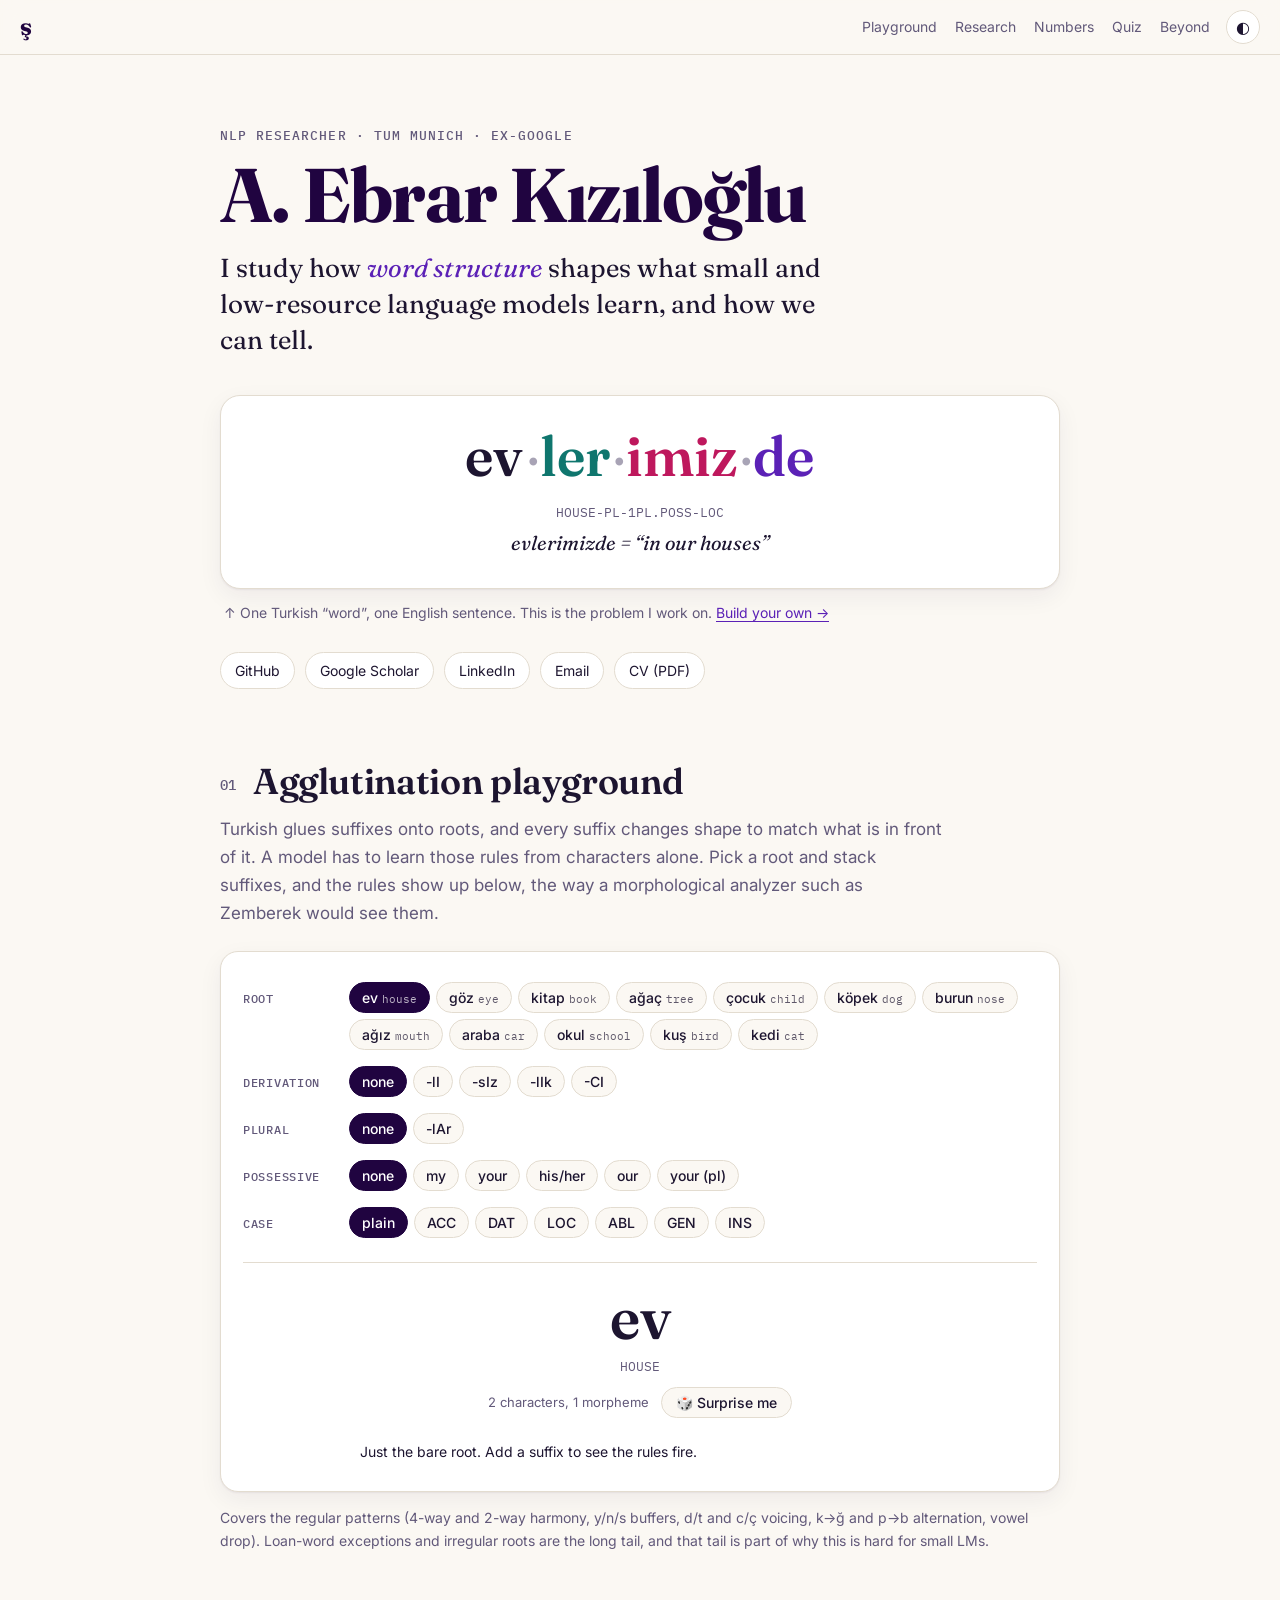
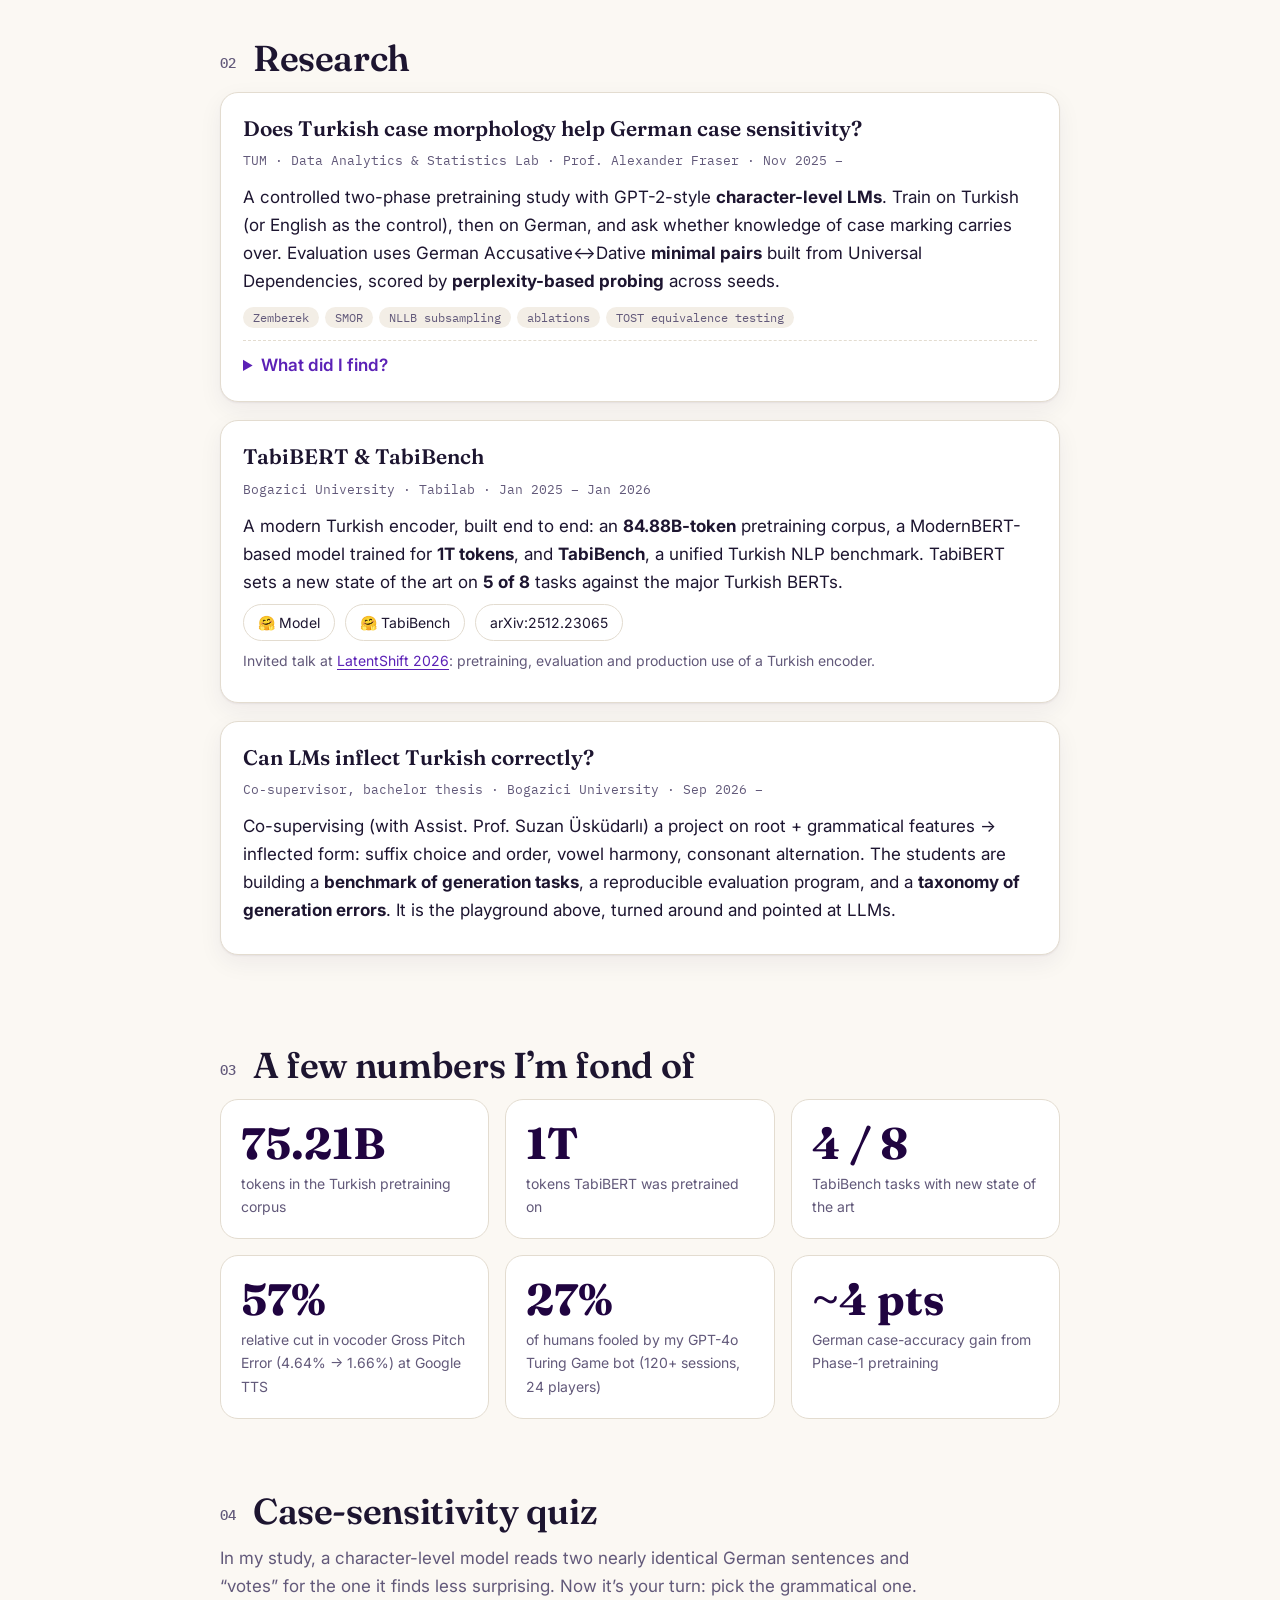
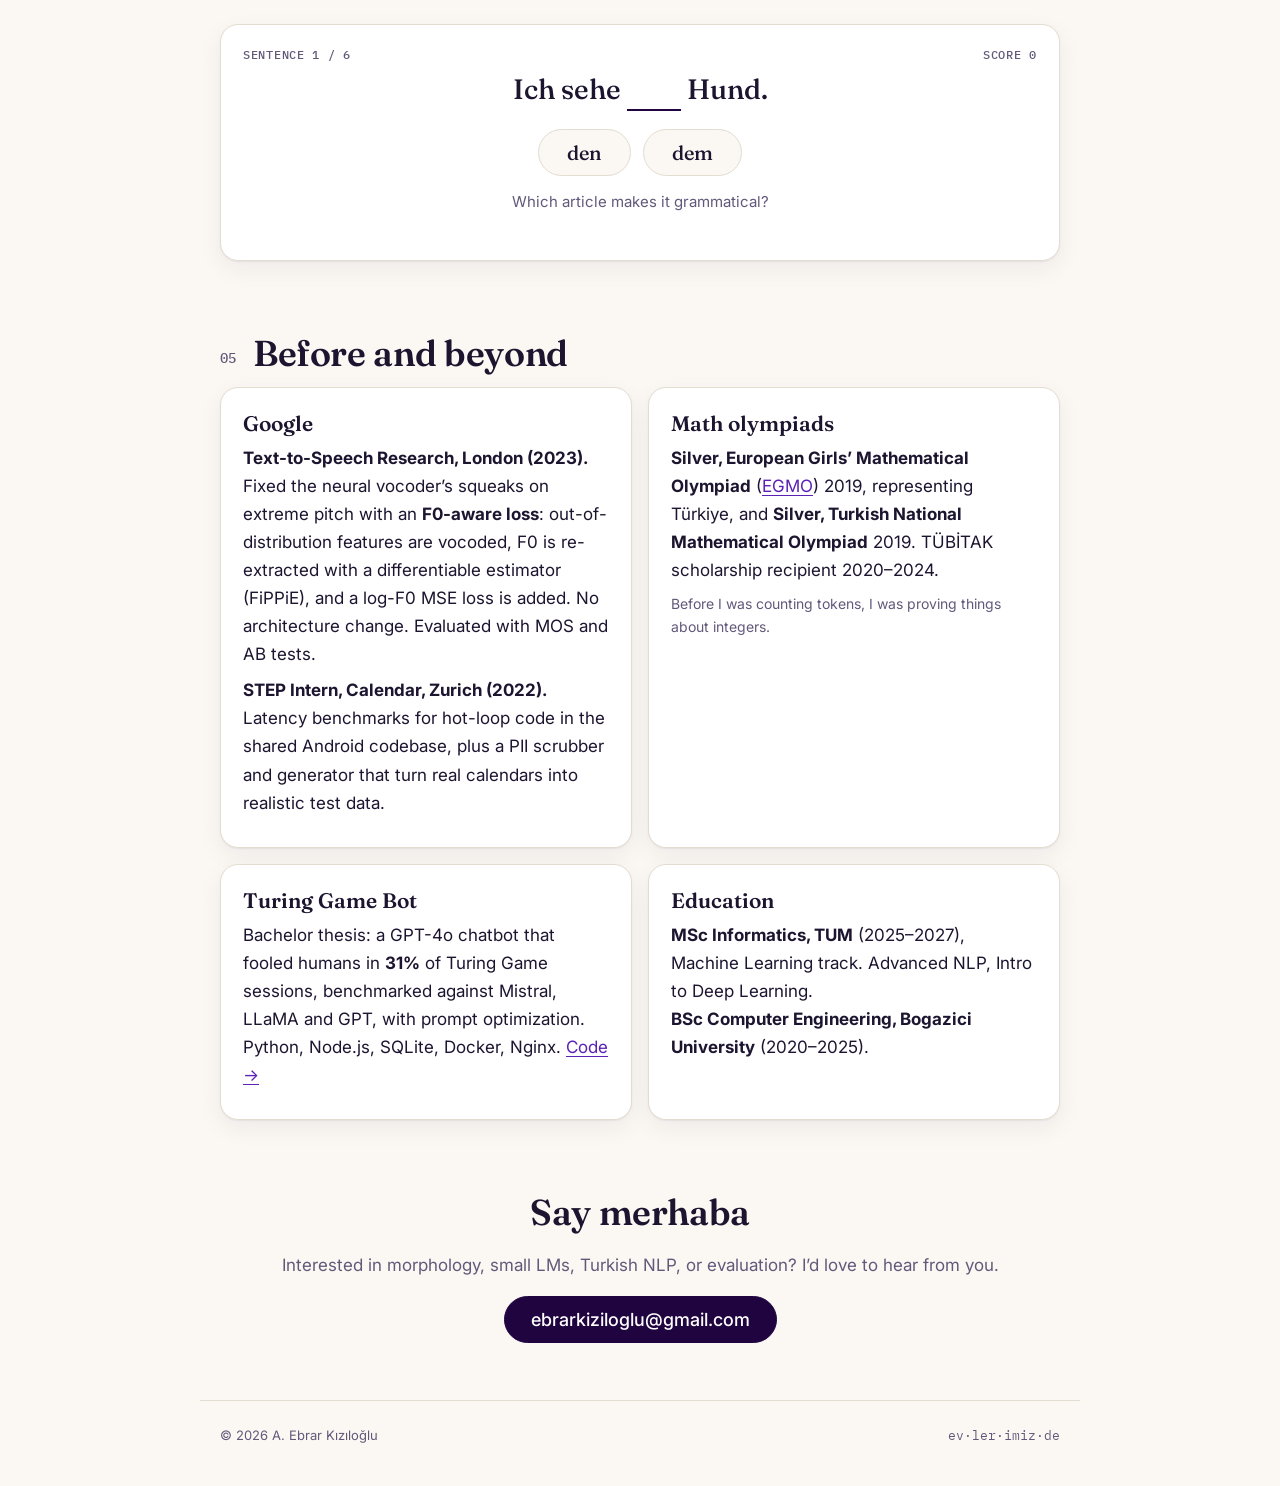
==== index.html @ 649d5bf0 "Add files via upload" ====
<!doctype html>
<html lang="en">
<head>
<meta charset="utf-8">
<meta name="viewport" content="width=device-width, initial-scale=1">
<title>A. Ebrar Kızıloğlu</title>
<meta name="description" content="NLP researcher at TUM studying how morphological structure shapes what small and low-resource language models learn. Creator of TabiBERT.">
<meta property="og:title" content="A. Ebrar Kızıloğlu">
<meta property="og:description" content="How does word structure shape what language models learn? Turkish, German, and a lot of suffixes.">
<meta name="theme-color" content="#200440">
<link rel="icon" href="data:image/svg+xml,%3Csvg xmlns='http://www.w3.org/2000/svg' viewBox='0 0 100 100'%3E%3Crect width='100' height='100' rx='22' fill='%23200440'/%3E%3Ctext x='50' y='70' font-size='62' text-anchor='middle' fill='%23f3b95f' font-family='Georgia,serif'%3Eş%3C/text%3E%3C/svg%3E">
<link rel="preconnect" href="https://fonts.googleapis.com">
<link rel="preconnect" href="https://fonts.gstatic.com" crossorigin>
<link href="https://fonts.googleapis.com/css2?family=Fraunces:opsz,wght@9..144,400;9..144,600;9..144,700&family=IBM+Plex+Mono:wght@400;500&family=Inter:wght@400;500;600&display=swap" rel="stylesheet">
<link rel="stylesheet" href="style.css">
</head>
<body>

<header class="nav">
  <a class="brand" href="#top" aria-label="Home">ş</a>
  <nav aria-label="Sections">
    <a href="#play">Playground</a>
    <a href="#work">Research</a>
    <a href="#numbers">Numbers</a>
    <a href="#quiz">Quiz</a>
    <a href="#more">Beyond</a>
  </nav>
  <button id="theme" class="icon-btn" aria-label="Toggle light/dark theme" title="Toggle theme">◐</button>
</header>

<main id="top">

<!-- HERO -->
<section class="hero wrap">
  <p class="eyebrow">NLP researcher · TUM Munich · ex-Google</p>
  <h1>A. Ebrar <span class="nowrap">Kızıloğlu</span></h1>
  <p class="lede">I study how <em>word structure</em> shapes what small and low-resource language models learn, and how we can tell.</p>

  <div class="stage" aria-live="polite">
    <div class="stage-word" id="heroWord" aria-label="Animated Turkish word"></div>
    <div class="stage-gloss mono" id="heroGloss"></div>
    <div class="stage-trans" id="heroTrans"></div>
  </div>
  <p class="hint">↑ One Turkish “word”, one English sentence. This is the problem I work on. <a href="#play">Build your own →</a></p>

  <ul class="links">
    <li><a href="https://github.com/ebrarkiziloglu">GitHub</a></li>
    <li><a href="https://scholar.google.com/citations?user=TYsTVWoAAAAJ&hl=tr">Google Scholar</a></li>
    <li><a href="https://www.linkedin.com/in/ebrarkiziloglu/">LinkedIn</a></li>
    <li><a href="mailto:ebrarkiziloglu@gmail.com">Email</a></li>
    <li><a href="cv.pdf">CV (PDF)</a></li>
  </ul>
</section>

<!-- PLAYGROUND -->
<section id="play" class="wrap">
  <h2><span class="num">01</span> Agglutination playground</h2>
  <p class="sec-lede">Turkish glues suffixes onto roots, and every suffix changes shape to match what is in front of it. A model has to learn those rules from characters alone. Pick a root and stack suffixes, and the rules show up below, the way a morphological analyzer such as Zemberek would see them.</p>

  <div class="panel">
    <div class="ctl">
      <span class="ctl-label">Root</span>
      <div class="chips" id="rootChips" role="radiogroup" aria-label="Root"></div>
    </div>
    <div class="ctl">
      <span class="ctl-label">Derivation</span>
      <div class="chips" id="derivChips" role="radiogroup" aria-label="Derivation"></div>
    </div>
    <div class="ctl">
      <span class="ctl-label">Plural</span>
      <div class="chips" id="pluralChips" role="radiogroup" aria-label="Plural"></div>
    </div>
    <div class="ctl">
      <span class="ctl-label">Possessive</span>
      <div class="chips" id="possChips" role="radiogroup" aria-label="Possessive"></div>
    </div>
    <div class="ctl">
      <span class="ctl-label">Case</span>
      <div class="chips" id="caseChips" role="radiogroup" aria-label="Case"></div>
    </div>

    <div class="result" aria-live="polite">
      <div class="result-word" id="outWord"></div>
      <div class="result-gloss mono" id="outGloss"></div>
      <div class="result-meta"><span id="outMeta"></span> <button class="btn" id="shuffle" type="button">🎲 Surprise me</button></div>
      <ul class="rules" id="outRules"></ul>
    </div>
  </div>
  <p class="fine">Covers the regular patterns (4-way and 2-way harmony, y/n/s buffers, d/t and c/ç voicing, k→ğ and p→b alternation, vowel drop). Loan-word exceptions and irregular roots are the long tail, and that tail is part of why this is hard for small LMs.</p>
</section>

<!-- RESEARCH -->
<section id="work" class="wrap">
  <h2><span class="num">02</span> Research</h2>

  <article class="card">
    <header>
      <h3>Does Turkish case morphology help German case sensitivity?</h3>
      <span class="meta">TUM · Data Analytics &amp; Statistics Lab · Prof. Alexander Fraser · Nov 2025 –</span>
    </header>
    <p>A controlled two-phase pretraining study with GPT-2-style <strong>character-level LMs</strong>. Train on Turkish (or English as the control), then on German, and ask whether knowledge of case marking carries over. Evaluation uses German Accusative↔Dative <strong>minimal pairs</strong> built from Universal Dependencies, scored by <strong>perplexity-based probing</strong> across seeds.</p>
    <ul class="tags">
      <li>Zemberek</li><li>SMOR</li><li>NLLB subsampling</li><li>ablations</li><li>TOST equivalence testing</li>
    </ul>
    <details>
      <summary>What did I find?</summary>
      <p>Phase-1 pretraining gives about a <strong>+4 point</strong> gain in German case accuracy, but Turkish has <em>no significant advantage</em> over English (TOST equivalence). Ablations (word shuffling, stripping Turkish case suffixes, resetting embeddings) show that resetting embeddings hurts English→German transfer disproportionately. So some of what transfers is not about case at all. Paper in preparation with M. Di Marco, L. Bylinina and L. Edman.</p>
    </details>
  </article>

  <article class="card">
    <header>
      <h3>TabiBERT &amp; TabiBench</h3>
      <span class="meta">Bogazici University · Tabilab · Jan 2025 – Jan 2026</span>
    </header>
    <p>A modern Turkish encoder, built end to end: an <strong>84.88B-token</strong> pretraining corpus, a ModernBERT-based model trained for <strong>1T tokens</strong>, and <strong>TabiBench</strong>, a unified Turkish NLP benchmark. TabiBERT sets a new state of the art on <strong>5 of 8</strong> tasks against the major Turkish BERTs.</p>
    <ul class="links inline">
      <li><a href="https://huggingface.co/boun-tabilab/TabiBERT">🤗 Model</a></li>
      <li><a href="https://huggingface.co/collections/boun-tabilab/tabibench">🤗 TabiBench</a></li>
      <li><a href="https://arxiv.org/abs/2512.23065">arXiv:2512.23065</a></li>
    </ul>
    <p class="fine">Invited talk at <a href="https://latentshift.ai/2026/">LatentShift 2026</a>: pretraining, evaluation and production use of a Turkish encoder.</p>
  </article>

  <article class="card">
    <header>
      <h3>Can LMs inflect Turkish correctly?</h3>
      <span class="meta">Co-supervisor, bachelor thesis · Bogazici University · Sep 2026 –</span>
    </header>
    <p>Co-supervising (with Assist. Prof. Suzan Üsküdarlı) a project on root + grammatical features → inflected form: suffix choice and order, vowel harmony, consonant alternation. The students are building a <strong>benchmark of generation tasks</strong>, a reproducible evaluation program, and a <strong>taxonomy of generation errors</strong>. It is the playground above, turned around and pointed at LLMs.</p>
  </article>
</section>

<!-- NUMBERS -->
<section id="numbers" class="wrap">
  <h2><span class="num">03</span> A few numbers I’m fond of</h2>
  <div class="grid stats">
    <div class="stat"><div class="big" data-to="84.88" data-dec="2" data-suf="B">0</div><div class="cap">tokens in the Turkish pretraining corpus</div></div>
    <div class="stat"><div class="big" data-to="1" data-suf="T">0</div><div class="cap">tokens TabiBERT was pretrained on</div></div>
    <div class="stat"><div class="big" data-to="5" data-suf=" / 8">0</div><div class="cap">TabiBench tasks with new state of the art</div></div>
    <div class="stat"><div class="big" data-to="64" data-suf="%">0</div><div class="cap">relative cut in vocoder Gross Pitch Error (4.64% → 1.66%) at Google TTS</div></div>
    <div class="stat"><div class="big" data-to="31" data-suf="%">0</div><div class="cap">of humans fooled by my GPT-4o Turing Game bot (120+ sessions, 24 players)</div></div>
    <div class="stat"><div class="big" data-to="4" data-pre="~" data-suf=" pts">0</div><div class="cap">German case-accuracy gain from Phase-1 pretraining</div></div>
  </div>
</section>

<!-- QUIZ -->
<section id="quiz" class="wrap">
  <h2><span class="num">04</span> Case-sensitivity quiz</h2>
  <p class="sec-lede">In my study, a character-level model reads two nearly identical German sentences and “votes” for the one it finds less surprising. Now it’s your turn: pick the grammatical one.</p>
  <div class="panel quiz" id="quiz-box"></div>
</section>

<!-- BEYOND -->
<section id="more" class="wrap">
  <h2><span class="num">05</span> Before and beyond</h2>
  <div class="grid two">
    <div class="card slim">
      <h3>Google</h3>
      <p><strong>Text-to-Speech Research, London (2023).</strong> Fixed the neural vocoder’s squeaks on extreme pitch with an <strong>F0-aware loss</strong>: out-of-distribution features are vocoded, F0 is re-extracted with a differentiable estimator (FiPPiE), and a log-F0 MSE loss is added. No architecture change. Evaluated with MOS and AB tests.</p>
      <p><strong>STEP Intern, Calendar, Zurich (2022).</strong> Latency benchmarks for hot-loop code in the shared Android codebase, plus a PII scrubber and generator that turn real calendars into realistic test data.</p>
    </div>
    <div class="card slim">
      <h3>Math olympiads</h3>
      <p><strong>Silver, European Girls’ Mathematical Olympiad</strong> (<a href="https://www.egmo.org/people/person746/">EGMO</a>) 2019, representing Türkiye, and <strong>Silver, Turkish National Mathematical Olympiad</strong> 2019. TÜBİTAK scholarship recipient 2020–2024.</p>
      <p class="fine">Before I was counting tokens, I was proving things about integers.</p>
    </div>
    <div class="card slim">
      <h3>Turing Game Bot</h3>
      <p>Bachelor thesis: a GPT-4o chatbot that fooled humans in <strong>31%</strong> of Turing Game sessions, benchmarked against Mistral, LLaMA and GPT, with prompt optimization. Python, Node.js, SQLite, Docker, Nginx. <a href="https://github.com/ebrarkiziloglu/Turing-Game-Bot-Undergrad-Project">Code →</a></p>
    </div>
    <div class="card slim">
      <h3>Education</h3>
      <p><strong>MSc Informatics, TUM</strong> (2025–2027), Machine Learning track. Advanced NLP, Intro to Deep Learning.<br>
      <strong>BSc Computer Engineering, Bogazici University</strong> (2020–2025).</p>
    </div>
  </div>
</section>

<section class="wrap contact">
  <h2>Say merhaba</h2>
  <p>Interested in morphology, small LMs, Turkish NLP, or evaluation? I’d love to hear from you.</p>
  <p><a class="btn big-btn" href="mailto:ebrarkiziloglu@gmail.com">ebrarkiziloglu@gmail.com</a></p>
</section>

</main>

<footer class="wrap foot">
  <span>© <span id="yr"></span> A. Ebrar Kızıloğlu</span>
  <span class="mono">ev·ler·imiz·de</span>
</footer>

<script src="engine.js"></script>
<script src="main.js"></script>
</body>
</html>
---- style.css ----
:root {
  --bg: #fbf8f3;
  --bg-2: #f3eee6;
  --card: #ffffff;
  --ink: #1d1530;
  --muted: #62597a;
  --line: #e3dcd0;
  --accent: #200440;
  --accent-ink: #ffffff;
  --root: #1d1530;
  --deriv: #b45309;
  --plural: #0f766e;
  --poss: #be185d;
  --case: #5b21b6;
  --ok: #15803d;
  --bad: #b91c1c;
  --shadow: 0 1px 2px rgba(32, 4, 64, .06), 0 8px 24px rgba(32, 4, 64, .06);
  --serif: "Fraunces", Georgia, "Times New Roman", serif;
  --sans: "Inter", system-ui, -apple-system, "Segoe UI", sans-serif;
  --mono: "IBM Plex Mono", ui-monospace, Menlo, Consolas, monospace;
}
@media (prefers-color-scheme: dark) {
  :root:not([data-theme="light"]) {
    --bg: #0f0a1a; --bg-2: #160f26; --card: #1a1230; --ink: #f1ecfa; --muted: #a79dc2;
    --line: #2d2247; --accent: #f3b95f; --accent-ink: #1a0f33;
    --root: #f1ecfa; --deriv: #f3b95f; --plural: #5eead4; --poss: #f9a8d4; --case: #c4b5fd;
    --ok: #4ade80; --bad: #f87171; --shadow: 0 1px 2px rgba(0,0,0,.3), 0 8px 24px rgba(0,0,0,.25);
  }
}
:root[data-theme="dark"] {
  --bg: #0f0a1a; --bg-2: #160f26; --card: #1a1230; --ink: #f1ecfa; --muted: #a79dc2;
  --line: #2d2247; --accent: #f3b95f; --accent-ink: #1a0f33;
  --root: #f1ecfa; --deriv: #f3b95f; --plural: #5eead4; --poss: #f9a8d4; --case: #c4b5fd;
  --ok: #4ade80; --bad: #f87171; --shadow: 0 1px 2px rgba(0,0,0,.3), 0 8px 24px rgba(0,0,0,.25);
}

* { box-sizing: border-box; }
html { scroll-behavior: smooth; scroll-padding-top: 64px; }
body {
  margin: 0; background: var(--bg); color: var(--ink);
  font: 400 17px/1.65 var(--sans); -webkit-font-smoothing: antialiased;
}
a { color: var(--case); text-underline-offset: 3px; }
a:hover { text-decoration-thickness: 2px; }
em { font-style: italic; }
.mono { font-family: var(--mono); }
.nowrap { white-space: nowrap; }
.wrap { max-width: 880px; margin: 0 auto; padding: 0 20px; }
section.wrap { padding-top: 72px; }

/* nav */
.nav {
  position: sticky; top: 0; z-index: 10; display: flex; align-items: center; gap: 16px;
  padding: 10px 20px; background: color-mix(in srgb, var(--bg) 85%, transparent);
  backdrop-filter: blur(10px); border-bottom: 1px solid var(--line);
}
.brand { font: 700 24px/1 var(--serif); color: var(--accent); text-decoration: none; }
.nav nav { display: flex; gap: 18px; margin-left: auto; font-size: 14px; overflow-x: auto; }
.nav nav a { color: var(--muted); text-decoration: none; white-space: nowrap; }
.nav nav a:hover { color: var(--ink); }
.icon-btn {
  border: 1px solid var(--line); background: var(--card); color: var(--ink);
  width: 34px; height: 34px; border-radius: 50%; font-size: 16px; cursor: pointer;
}
@media (max-width: 560px) { .nav nav a:nth-child(n+4) { display: none; } }

/* hero */
.hero { padding-top: 64px; }
.eyebrow { font: 500 13px var(--mono); letter-spacing: .08em; text-transform: uppercase; color: var(--muted); margin: 0 0 12px; }
h1 { font: 700 clamp(40px, 8vw, 76px)/1.02 var(--serif); letter-spacing: -.02em; margin: 0 0 16px; color: var(--accent); }
.lede { font: 400 clamp(20px, 3vw, 26px)/1.4 var(--serif); max-width: 36ch; margin: 0 0 36px; }
.lede em { color: var(--case); }

.stage {
  background: var(--card); border: 1px solid var(--line); border-radius: 20px;
  padding: 28px 20px; text-align: center; box-shadow: var(--shadow);
}
.stage-word { font: 600 clamp(28px, 7.5vw, 56px)/1.15 var(--serif); min-height: 1.3em; overflow-wrap: anywhere; }
.stage-gloss { font-size: 13px; color: var(--muted); margin-top: 6px; min-height: 1.5em; }
.stage-trans { font: italic 400 20px var(--serif); margin-top: 6px; min-height: 1.5em; }
.hint { font-size: 14px; color: var(--muted); margin: 12px 4px 0; }

.links { list-style: none; display: flex; flex-wrap: wrap; gap: 8px 10px; padding: 0; margin: 28px 0 0; }
.links a {
  display: inline-block; padding: 6px 14px; border: 1px solid var(--line); border-radius: 999px;
  color: var(--ink); text-decoration: none; font-size: 14px; background: var(--card);
}
.links a:hover { border-color: var(--accent); }
.links.inline { margin: 8px 0 0; }

/* morphemes */
.m { display: inline-block; }
.m + .m::before { content: "·"; color: var(--muted); font-weight: 400; margin: 0 .04em; opacity: .55; }
.m-root { color: var(--root); }
.m-deriv { color: var(--deriv); }
.m-plural { color: var(--plural); }
.m-poss { color: var(--poss); }
.m-case { color: var(--case); }
.pop { animation: pop .45s cubic-bezier(.2, 1.4, .4, 1) both; }
@keyframes pop { from { opacity: 0; transform: translateY(8px) scale(.85); } to { opacity: 1; transform: none; } }

/* sections */
h2 { font: 600 clamp(26px, 4vw, 36px)/1.15 var(--serif); margin: 0 0 12px; letter-spacing: -.01em; }
h2 .num { font: 500 14px var(--mono); color: var(--muted); margin-right: 10px; vertical-align: middle; }
h3 { font: 600 21px/1.25 var(--serif); margin: 0 0 4px; }
.sec-lede { color: var(--muted); max-width: 66ch; margin: 0 0 24px; }
.fine { font-size: 14px; color: var(--muted); }

.panel, .card {
  background: var(--card); border: 1px solid var(--line); border-radius: 18px; padding: 22px; box-shadow: var(--shadow);
}
.card { margin-bottom: 18px; }
.card header { margin-bottom: 10px; }
.card p { margin: 8px 0; }
.meta { font: 400 13px var(--mono); color: var(--muted); }
.tags { list-style: none; display: flex; flex-wrap: wrap; gap: 6px; padding: 0; margin: 12px 0 0; }
.tags li { font: 400 12px var(--mono); padding: 3px 10px; border-radius: 999px; background: var(--bg-2); color: var(--muted); }
details { margin-top: 12px; border-top: 1px dashed var(--line); padding-top: 10px; }
summary { cursor: pointer; font-weight: 600; color: var(--case); }

/* playground */
.ctl { display: flex; gap: 14px; align-items: flex-start; padding: 8px 0; }
.ctl-label { flex: 0 0 92px; font: 500 12px var(--mono); text-transform: uppercase; letter-spacing: .06em; color: var(--muted); padding-top: 9px; }
.chips { display: flex; flex-wrap: wrap; gap: 6px; }
.chip {
  font: 500 14px var(--sans); padding: 6px 12px; border-radius: 999px; cursor: pointer;
  border: 1px solid var(--line); background: var(--bg); color: var(--ink);
}
.chip:hover { border-color: var(--accent); }
.chip[aria-checked="true"] { background: var(--accent); color: var(--accent-ink); border-color: var(--accent); }
.chip small { font: 400 11px var(--mono); opacity: .7; margin-left: 4px; }
@media (max-width: 560px) { .ctl { flex-direction: column; gap: 4px; } .ctl-label { padding-top: 0; } }

.result { margin-top: 16px; padding-top: 20px; border-top: 1px solid var(--line); text-align: center; }
.result-word { font: 600 clamp(32px, 8vw, 60px)/1.15 var(--serif); overflow-wrap: anywhere; }
.result-gloss { font-size: 13px; color: var(--muted); margin-top: 4px; }
.result-meta { font-size: 13px; color: var(--muted); margin-top: 10px; display: flex; gap: 12px; justify-content: center; align-items: center; flex-wrap: wrap; }
.rules { list-style: none; padding: 0; margin: 16px auto 0; max-width: 560px; text-align: left; font-size: 14px; }
.rules li { padding: 6px 0; border-bottom: 1px dotted var(--line); display: flex; gap: 10px; }
.rules li:last-child { border: 0; }
.rules .tag { flex: 0 0 auto; font: 500 12px var(--mono); color: var(--accent); background: var(--bg-2); border-radius: 6px; padding: 1px 8px; height: fit-content; margin-top: 2px; }
.btn {
  font: 500 14px var(--sans); border: 1px solid var(--line); background: var(--bg); color: var(--ink);
  border-radius: 999px; padding: 6px 14px; cursor: pointer;
}
.btn:hover { border-color: var(--accent); }

/* stats */
.grid { display: grid; gap: 16px; }
.stats { grid-template-columns: repeat(auto-fit, minmax(240px, 1fr)); }
.two { grid-template-columns: repeat(auto-fit, minmax(300px, 1fr)); }
.stat { background: var(--card); border: 1px solid var(--line); border-radius: 18px; padding: 20px; }
.big { font: 700 44px/1.05 var(--serif); color: var(--accent); font-variant-numeric: tabular-nums; }
.cap { font-size: 14px; color: var(--muted); margin-top: 6px; }
.card.slim { margin: 0; }
.card.slim h3 { margin-bottom: 8px; }

/* quiz */
.quiz-q { font: 500 clamp(20px, 4vw, 28px)/1.4 var(--serif); text-align: center; margin: 8px 0 18px; }
.blank { display: inline-block; min-width: 3ch; border-bottom: 2px solid var(--accent); text-align: center; padding: 0 6px; }
.quiz-opts { display: flex; gap: 12px; justify-content: center; }
.quiz-opts .btn { font-size: 20px; padding: 10px 28px; font-family: var(--serif); }
.quiz-opts .btn.right { border-color: var(--ok); background: color-mix(in srgb, var(--ok) 18%, var(--bg)); }
.quiz-opts .btn.wrong { border-color: var(--bad); background: color-mix(in srgb, var(--bad) 15%, var(--bg)); }
.quiz-fb { min-height: 3.2em; text-align: center; margin: 14px auto 0; max-width: 520px; font-size: 15px; color: var(--muted); }
.quiz-top { display: flex; justify-content: space-between; font: 500 12px var(--mono); color: var(--muted); text-transform: uppercase; letter-spacing: .06em; }
.quiz-end { text-align: center; padding: 12px 0; }
.quiz-end .big { font-size: 56px; }

.contact { text-align: center; padding-bottom: 40px; }
.contact p { color: var(--muted); }
.big-btn { font-size: 18px; padding: 12px 26px; background: var(--accent); color: var(--accent-ink); border-color: var(--accent); text-decoration: none; display: inline-block; }
.foot { display: flex; justify-content: space-between; padding-top: 24px; padding-bottom: 40px; border-top: 1px solid var(--line); font-size: 13px; color: var(--muted); }

:focus-visible { outline: 3px solid var(--case); outline-offset: 2px; }
@media (prefers-reduced-motion: reduce) {
  html { scroll-behavior: auto; }
  .pop { animation: none; }
}
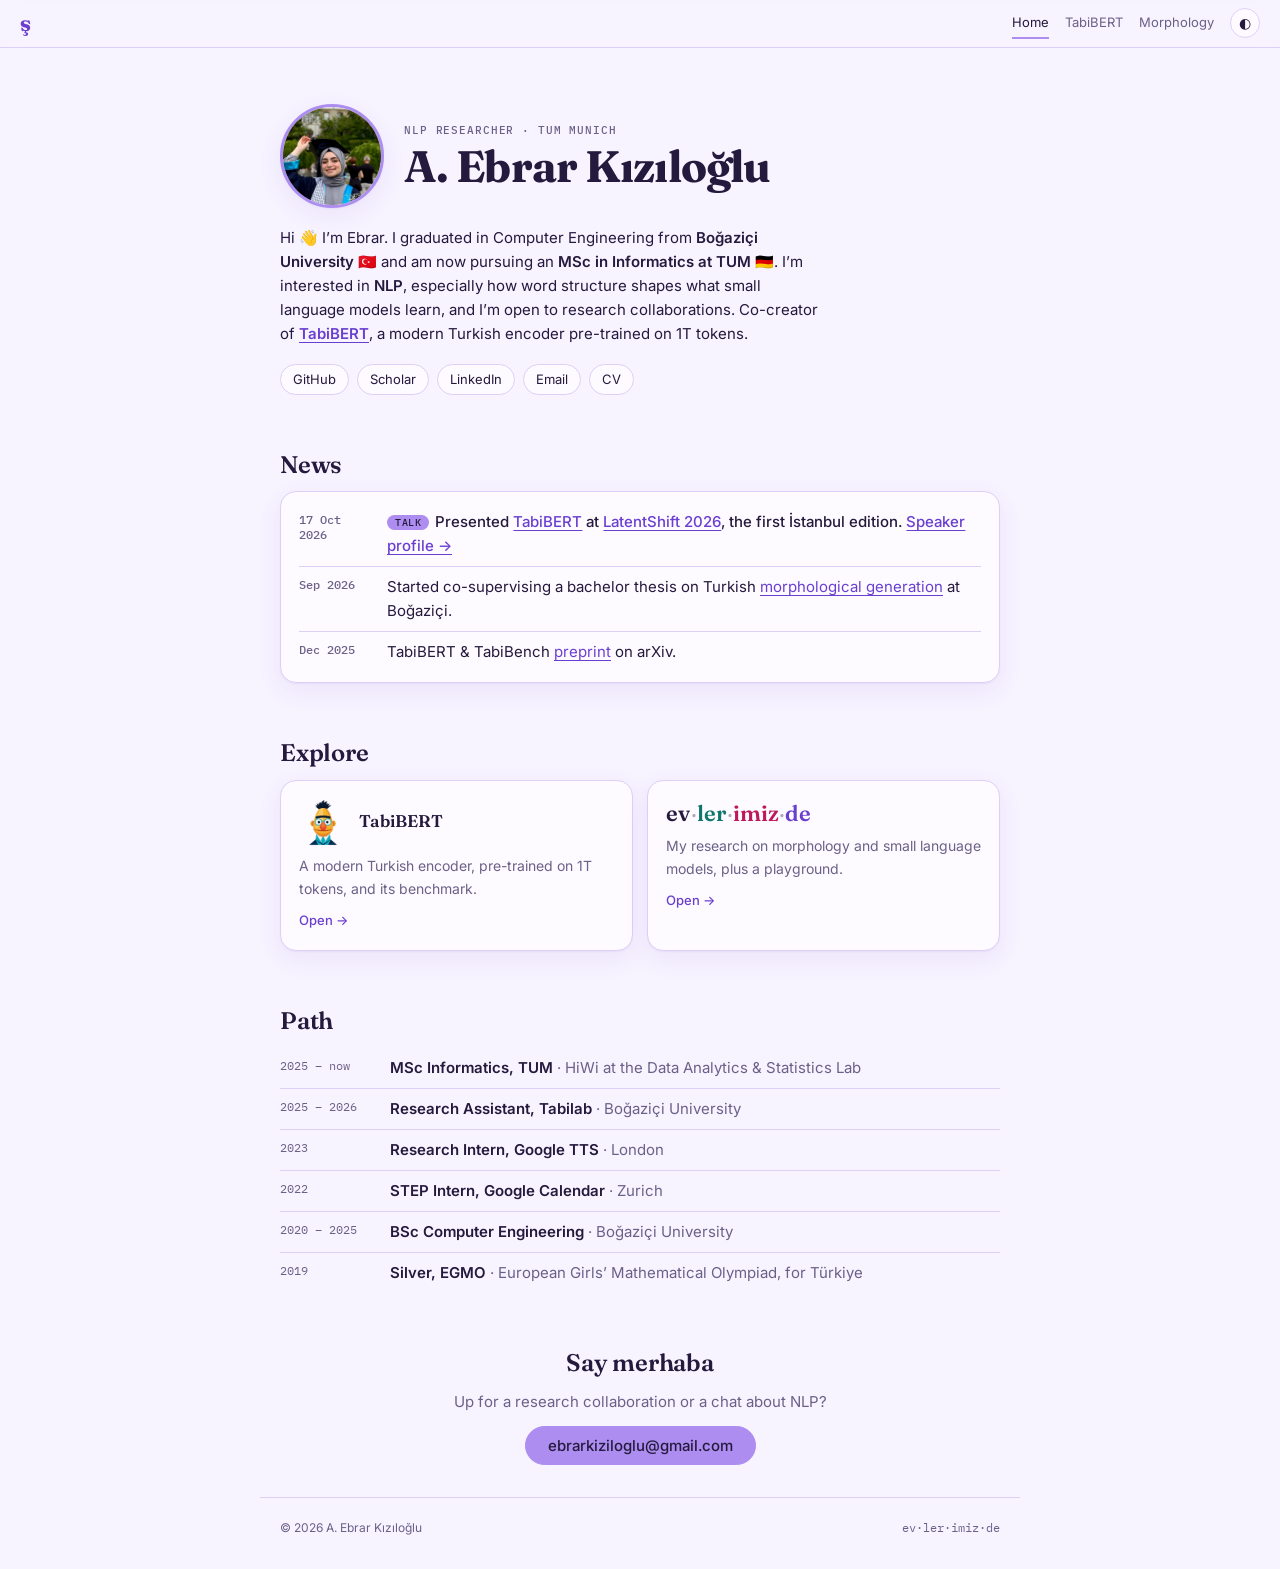
==== commit c1b1864d: "Restructure site: home, TabiBERT and Morphology pages; add photo, news, violet theme Co-Authored-By:" ====
--- a/index.html
+++ b/index.html
@@ -4,11 +4,12 @@
 <meta charset="utf-8">
 <meta name="viewport" content="width=device-width, initial-scale=1">
 <title>A. Ebrar Kızıloğlu</title>
-<meta name="description" content="NLP researcher at TUM studying how morphological structure shapes what small and low-resource language models learn. Creator of TabiBERT.">
+<meta name="description" content="NLP researcher at TUM. Co-creator of TabiBERT. Interested in morphology and cross-lingual learnability in small language models.">
 <meta property="og:title" content="A. Ebrar Kızıloğlu">
-<meta property="og:description" content="How does word structure shape what language models learn? Turkish, German, and a lot of suffixes.">
-<meta name="theme-color" content="#200440">
-<link rel="icon" href="data:image/svg+xml,%3Csvg xmlns='http://www.w3.org/2000/svg' viewBox='0 0 100 100'%3E%3Crect width='100' height='100' rx='22' fill='%23200440'/%3E%3Ctext x='50' y='70' font-size='62' text-anchor='middle' fill='%23f3b95f' font-family='Georgia,serif'%3Eş%3C/text%3E%3C/svg%3E">
+<meta property="og:description" content="NLP researcher · TUM · co-creator of TabiBERT">
+<meta property="og:image" content="assets/ebrar.jpg">
+<meta name="theme-color" content="#ad8df0">
+<link rel="icon" href="data:image/svg+xml,%3Csvg xmlns='http://www.w3.org/2000/svg' viewBox='0 0 100 100'%3E%3Crect width='100' height='100' rx='22' fill='%23ad8df0'/%3E%3Ctext x='50' y='70' font-size='62' text-anchor='middle' fill='%23241a3d' font-family='Georgia,serif'%3Eş%3C/text%3E%3C/svg%3E">
 <link rel="preconnect" href="https://fonts.googleapis.com">
 <link rel="preconnect" href="https://fonts.gstatic.com" crossorigin>
 <link href="https://fonts.googleapis.com/css2?family=Fraunces:opsz,wght@9..144,400;9..144,600;9..144,700&family=IBM+Plex+Mono:wght@400;500&family=Inter:wght@400;500;600&display=swap" rel="stylesheet">
@@ -17,170 +18,87 @@
 <body>
 
 <header class="nav">
-  <a class="brand" href="#top" aria-label="Home">ş</a>
-  <nav aria-label="Sections">
-    <a href="#play">Playground</a>
-    <a href="#work">Research</a>
-    <a href="#numbers">Numbers</a>
-    <a href="#quiz">Quiz</a>
-    <a href="#more">Beyond</a>
+  <a class="brand" href="./" aria-label="Home">ş</a>
+  <nav aria-label="Pages">
+    <a href="./" aria-current="page">Home</a>
+    <a href="tabibert.html">TabiBERT</a>
+    <a href="morphology.html">Morphology</a>
   </nav>
   <button id="theme" class="icon-btn" aria-label="Toggle light/dark theme" title="Toggle theme">◐</button>
 </header>
 
-<main id="top">
+<main>
 
-<!-- HERO -->
 <section class="hero wrap">
-  <p class="eyebrow">NLP researcher · TUM Munich · ex-Google</p>
-  <h1>A. Ebrar <span class="nowrap">Kızıloğlu</span></h1>
-  <p class="lede">I study how <em>word structure</em> shapes what small and low-resource language models learn, and how we can tell.</p>
-
-  <div class="stage" aria-live="polite">
-    <div class="stage-word" id="heroWord" aria-label="Animated Turkish word"></div>
-    <div class="stage-gloss mono" id="heroGloss"></div>
-    <div class="stage-trans" id="heroTrans"></div>
+  <div class="hero-top">
+    <img class="avatar" src="assets/ebrar.jpg" alt="Portrait of Ebrar Kızıloğlu" width="104" height="104">
+    <div>
+      <p class="eyebrow">NLP researcher · TUM Munich</p>
+      <h1>A. Ebrar <span class="nowrap">Kızıloğlu</span></h1>
+    </div>
   </div>
-  <p class="hint">↑ One Turkish “word”, one English sentence. This is the problem I work on. <a href="#play">Build your own →</a></p>
-
+  <p class="intro">Hi 👋 I’m Ebrar. I graduated in Computer Engineering from <strong>Boğaziçi University</strong> 🇹🇷 and am now pursuing an <strong>MSc in Informatics at TUM</strong> 🇩🇪. I’m interested in <strong>NLP</strong>, especially how word structure shapes what small language models learn, and I’m open to research collaborations. Co-creator of <a href="tabibert.html"><strong>TabiBERT</strong></a>, a modern Turkish encoder pre-trained on 1T tokens.</p>
   <ul class="links">
     <li><a href="https://github.com/ebrarkiziloglu">GitHub</a></li>
-    <li><a href="https://scholar.google.com/citations?user=TYsTVWoAAAAJ&hl=tr">Google Scholar</a></li>
+    <li><a href="https://scholar.google.com/citations?user=TYsTVWoAAAAJ&hl=tr">Scholar</a></li>
     <li><a href="https://www.linkedin.com/in/ebrarkiziloglu/">LinkedIn</a></li>
     <li><a href="mailto:ebrarkiziloglu@gmail.com">Email</a></li>
-    <li><a href="cv.pdf">CV (PDF)</a></li>
+    <li><a href="cv.pdf">CV</a></li>
   </ul>
 </section>
 
-<!-- PLAYGROUND -->
-<section id="play" class="wrap">
-  <h2><span class="num">01</span> Agglutination playground</h2>
-  <p class="sec-lede">Turkish glues suffixes onto roots, and every suffix changes shape to match what is in front of it. A model has to learn those rules from characters alone. Pick a root and stack suffixes, and the rules show up below, the way a morphological analyzer such as Zemberek would see them.</p>
-
-  <div class="panel">
-    <div class="ctl">
-      <span class="ctl-label">Root</span>
-      <div class="chips" id="rootChips" role="radiogroup" aria-label="Root"></div>
-    </div>
-    <div class="ctl">
-      <span class="ctl-label">Derivation</span>
-      <div class="chips" id="derivChips" role="radiogroup" aria-label="Derivation"></div>
-    </div>
-    <div class="ctl">
-      <span class="ctl-label">Plural</span>
-      <div class="chips" id="pluralChips" role="radiogroup" aria-label="Plural"></div>
-    </div>
-    <div class="ctl">
-      <span class="ctl-label">Possessive</span>
-      <div class="chips" id="possChips" role="radiogroup" aria-label="Possessive"></div>
-    </div>
-    <div class="ctl">
-      <span class="ctl-label">Case</span>
-      <div class="chips" id="caseChips" role="radiogroup" aria-label="Case"></div>
-    </div>
-
-    <div class="result" aria-live="polite">
-      <div class="result-word" id="outWord"></div>
-      <div class="result-gloss mono" id="outGloss"></div>
-      <div class="result-meta"><span id="outMeta"></span> <button class="btn" id="shuffle" type="button">🎲 Surprise me</button></div>
-      <ul class="rules" id="outRules"></ul>
-    </div>
-  </div>
-  <p class="fine">Covers the regular patterns (4-way and 2-way harmony, y/n/s buffers, d/t and c/ç voicing, k→ğ and p→b alternation, vowel drop). Loan-word exceptions and irregular roots are the long tail, and that tail is part of why this is hard for small LMs.</p>
-</section>
-
-<!-- RESEARCH -->
-<section id="work" class="wrap">
-  <h2><span class="num">02</span> Research</h2>
-
-  <article class="card">
-    <header>
-      <h3>Does Turkish case morphology help German case sensitivity?</h3>
-      <span class="meta">TUM · Data Analytics &amp; Statistics Lab · Prof. Alexander Fraser · Nov 2025 –</span>
-    </header>
-    <p>A controlled two-phase pretraining study with GPT-2-style <strong>character-level LMs</strong>. Train on Turkish (or English as the control), then on German, and ask whether knowledge of case marking carries over. Evaluation uses German Accusative↔Dative <strong>minimal pairs</strong> built from Universal Dependencies, scored by <strong>perplexity-based probing</strong> across seeds.</p>
-    <ul class="tags">
-      <li>Zemberek</li><li>SMOR</li><li>NLLB subsampling</li><li>ablations</li><li>TOST equivalence testing</li>
+<section class="wrap" id="news">
+  <h2>News</h2>
+  <div class="news">
+    <ul class="news-list">
+      <li class="hot">
+        <span class="news-date">17 Oct 2026</span>
+        <span class="news-text"><span class="badge">Talk</span>Presented <a href="tabibert.html">TabiBERT</a> at <a href="https://latentshift.ai/2026/">LatentShift 2026</a>, the first İstanbul edition. <a href="https://latentshift.ai/blog/lsai-2026-speaker-ebrar-kiziloglu/">Speaker profile →</a></span>
+      </li>
+      <li>
+        <span class="news-date">Sep 2026</span>
+        <span class="news-text">Started co-supervising a bachelor thesis on Turkish <a href="morphology.html#thesis">morphological generation</a> at Boğaziçi.</span>
+      </li>
+      <li>
+        <span class="news-date">Dec 2025</span>
+        <span class="news-text">TabiBERT &amp; TabiBench <a href="https://arxiv.org/abs/2512.23065">preprint</a> on arXiv.</span>
+      </li>
     </ul>
-    <details>
-      <summary>What did I find?</summary>
-      <p>Phase-1 pretraining gives about a <strong>+4 point</strong> gain in German case accuracy, but Turkish has <em>no significant advantage</em> over English (TOST equivalence). Ablations (word shuffling, stripping Turkish case suffixes, resetting embeddings) show that resetting embeddings hurts English→German transfer disproportionately. So some of what transfers is not about case at all. Paper in preparation with M. Di Marco, L. Bylinina and L. Edman.</p>
-    </details>
-  </article>
-
-  <article class="card">
-    <header>
-      <h3>TabiBERT &amp; TabiBench</h3>
-      <span class="meta">Bogazici University · Tabilab · Jan 2025 – Jan 2026</span>
-    </header>
-    <p>A modern Turkish encoder, built end to end: an <strong>84.88B-token</strong> pretraining corpus, a ModernBERT-based model trained for <strong>1T tokens</strong>, and <strong>TabiBench</strong>, a unified Turkish NLP benchmark. TabiBERT sets a new state of the art on <strong>5 of 8</strong> tasks against the major Turkish BERTs.</p>
-    <ul class="links inline">
-      <li><a href="https://huggingface.co/boun-tabilab/TabiBERT">🤗 Model</a></li>
-      <li><a href="https://huggingface.co/collections/boun-tabilab/tabibench">🤗 TabiBench</a></li>
-      <li><a href="https://arxiv.org/abs/2512.23065">arXiv:2512.23065</a></li>
-    </ul>
-    <p class="fine">Invited talk at <a href="https://latentshift.ai/2026/">LatentShift 2026</a>: pretraining, evaluation and production use of a Turkish encoder.</p>
-  </article>
-
-  <article class="card">
-    <header>
-      <h3>Can LMs inflect Turkish correctly?</h3>
-      <span class="meta">Co-supervisor, bachelor thesis · Bogazici University · Sep 2026 –</span>
-    </header>
-    <p>Co-supervising (with Assist. Prof. Suzan Üsküdarlı) a project on root + grammatical features → inflected form: suffix choice and order, vowel harmony, consonant alternation. The students are building a <strong>benchmark of generation tasks</strong>, a reproducible evaluation program, and a <strong>taxonomy of generation errors</strong>. It is the playground above, turned around and pointed at LLMs.</p>
-  </article>
-</section>
-
-<!-- NUMBERS -->
-<section id="numbers" class="wrap">
-  <h2><span class="num">03</span> A few numbers I’m fond of</h2>
-  <div class="grid stats">
-    <div class="stat"><div class="big" data-to="84.88" data-dec="2" data-suf="B">0</div><div class="cap">tokens in the Turkish pretraining corpus</div></div>
-    <div class="stat"><div class="big" data-to="1" data-suf="T">0</div><div class="cap">tokens TabiBERT was pretrained on</div></div>
-    <div class="stat"><div class="big" data-to="5" data-suf=" / 8">0</div><div class="cap">TabiBench tasks with new state of the art</div></div>
-    <div class="stat"><div class="big" data-to="64" data-suf="%">0</div><div class="cap">relative cut in vocoder Gross Pitch Error (4.64% → 1.66%) at Google TTS</div></div>
-    <div class="stat"><div class="big" data-to="31" data-suf="%">0</div><div class="cap">of humans fooled by my GPT-4o Turing Game bot (120+ sessions, 24 players)</div></div>
-    <div class="stat"><div class="big" data-to="4" data-pre="~" data-suf=" pts">0</div><div class="cap">German case-accuracy gain from Phase-1 pretraining</div></div>
   </div>
 </section>
 
-<!-- QUIZ -->
-<section id="quiz" class="wrap">
-  <h2><span class="num">04</span> Case-sensitivity quiz</h2>
-  <p class="sec-lede">In my study, a character-level model reads two nearly identical German sentences and “votes” for the one it finds less surprising. Now it’s your turn: pick the grammatical one.</p>
-  <div class="panel quiz" id="quiz-box"></div>
+<section class="wrap">
+  <h2>Explore</h2>
+  <div class="tiles">
+    <a class="tile" href="tabibert.html">
+      <div class="tile-top"><img src="assets/tabibert.png" alt="" width="48" height="48"><h3>TabiBERT</h3></div>
+      <p>A modern Turkish encoder, pre-trained on 1T tokens, and its benchmark.</p>
+      <span class="go">Open →</span>
+    </a>
+    <a class="tile" href="morphology.html">
+      <div class="tile-top"><div class="word" aria-hidden="true"><span class="m m-root">ev</span><span class="m m-plural">ler</span><span class="m m-poss">imiz</span><span class="m m-case">de</span></div></div>
+      <p>My research on morphology and small language models, plus a playground.</p>
+      <span class="go">Open →</span>
+    </a>
+  </div>
 </section>
 
-<!-- BEYOND -->
-<section id="more" class="wrap">
-  <h2><span class="num">05</span> Before and beyond</h2>
-  <div class="grid two">
-    <div class="card slim">
-      <h3>Google</h3>
-      <p><strong>Text-to-Speech Research, London (2023).</strong> Fixed the neural vocoder’s squeaks on extreme pitch with an <strong>F0-aware loss</strong>: out-of-distribution features are vocoded, F0 is re-extracted with a differentiable estimator (FiPPiE), and a log-F0 MSE loss is added. No architecture change. Evaluated with MOS and AB tests.</p>
-      <p><strong>STEP Intern, Calendar, Zurich (2022).</strong> Latency benchmarks for hot-loop code in the shared Android codebase, plus a PII scrubber and generator that turn real calendars into realistic test data.</p>
-    </div>
-    <div class="card slim">
-      <h3>Math olympiads</h3>
-      <p><strong>Silver, European Girls’ Mathematical Olympiad</strong> (<a href="https://www.egmo.org/people/person746/">EGMO</a>) 2019, representing Türkiye, and <strong>Silver, Turkish National Mathematical Olympiad</strong> 2019. TÜBİTAK scholarship recipient 2020–2024.</p>
-      <p class="fine">Before I was counting tokens, I was proving things about integers.</p>
-    </div>
-    <div class="card slim">
-      <h3>Turing Game Bot</h3>
-      <p>Bachelor thesis: a GPT-4o chatbot that fooled humans in <strong>31%</strong> of Turing Game sessions, benchmarked against Mistral, LLaMA and GPT, with prompt optimization. Python, Node.js, SQLite, Docker, Nginx. <a href="https://github.com/ebrarkiziloglu/Turing-Game-Bot-Undergrad-Project">Code →</a></p>
-    </div>
-    <div class="card slim">
-      <h3>Education</h3>
-      <p><strong>MSc Informatics, TUM</strong> (2025–2027), Machine Learning track. Advanced NLP, Intro to Deep Learning.<br>
-      <strong>BSc Computer Engineering, Bogazici University</strong> (2020–2025).</p>
-    </div>
-  </div>
+<section class="wrap">
+  <h2>Path</h2>
+  <ul class="rows">
+    <li><span class="when">2025 – now</span><span class="what"><b>MSc Informatics, TUM</b> <span>· HiWi at the Data Analytics &amp; Statistics Lab</span></span></li>
+    <li><span class="when">2025 – 2026</span><span class="what"><b>Research Assistant, Tabilab</b> <span>· Boğaziçi University</span></span></li>
+    <li><span class="when">2023</span><span class="what"><b>Research Intern, Google TTS</b> <span>· London</span></span></li>
+    <li><span class="when">2022</span><span class="what"><b>STEP Intern, Google Calendar</b> <span>· Zurich</span></span></li>
+    <li><span class="when">2020 – 2025</span><span class="what"><b>BSc Computer Engineering</b> <span>· Boğaziçi University</span></span></li>
+    <li><span class="when">2019</span><span class="what"><b>Silver, EGMO</b> <span>· European Girls’ Mathematical Olympiad, for Türkiye</span></span></li>
+  </ul>
 </section>
 
 <section class="wrap contact">
   <h2>Say merhaba</h2>
-  <p>Interested in morphology, small LMs, Turkish NLP, or evaluation? I’d love to hear from you.</p>
-  <p><a class="btn big-btn" href="mailto:ebrarkiziloglu@gmail.com">ebrarkiziloglu@gmail.com</a></p>
+  <p>Up for a research collaboration or a chat about NLP?</p>
+  <a class="btn big-btn" href="mailto:ebrarkiziloglu@gmail.com">ebrarkiziloglu@gmail.com</a>
 </section>
 
 </main>
--- a/style.css
+++ b/style.css
@@ -1,36 +1,37 @@
 :root {
-  --bg: #fbf8f3;
-  --bg-2: #f3eee6;
-  --card: #ffffff;
-  --ink: #1d1530;
-  --muted: #62597a;
-  --line: #e3dcd0;
-  --accent: #200440;
-  --accent-ink: #ffffff;
-  --root: #1d1530;
+  --bg: #f7f3ff;
+  --bg-2: #ece4fd;
+  --card: #fdfbff;
+  --ink: #241a3d;
+  --muted: #6b6188;
+  --line: #ddd0f6;
+  --accent: #ad8df0;          /* fills */
+  --accent-ink: #241a3d;      /* text on fills */
+  --accent-strong: #6a3fd0;   /* links, text accents */
+  --root: #241a3d;
   --deriv: #b45309;
   --plural: #0f766e;
   --poss: #be185d;
-  --case: #5b21b6;
+  --case: #6a3fd0;
   --ok: #15803d;
   --bad: #b91c1c;
-  --shadow: 0 1px 2px rgba(32, 4, 64, .06), 0 8px 24px rgba(32, 4, 64, .06);
+  --shadow: 0 1px 2px rgba(106, 63, 208, .06), 0 8px 24px rgba(106, 63, 208, .08);
   --serif: "Fraunces", Georgia, "Times New Roman", serif;
   --sans: "Inter", system-ui, -apple-system, "Segoe UI", sans-serif;
   --mono: "IBM Plex Mono", ui-monospace, Menlo, Consolas, monospace;
 }
 @media (prefers-color-scheme: dark) {
   :root:not([data-theme="light"]) {
-    --bg: #0f0a1a; --bg-2: #160f26; --card: #1a1230; --ink: #f1ecfa; --muted: #a79dc2;
-    --line: #2d2247; --accent: #f3b95f; --accent-ink: #1a0f33;
-    --root: #f1ecfa; --deriv: #f3b95f; --plural: #5eead4; --poss: #f9a8d4; --case: #c4b5fd;
+    --bg: #130d22; --bg-2: #1c1432; --card: #1a1230; --ink: #f1ecfa; --muted: #a79dc2;
+    --line: #2d2247; --accent-strong: #c4b0f7;
+    --root: #f1ecfa; --deriv: #f3b95f; --plural: #5eead4; --poss: #f9a8d4; --case: #c4b0f7;
     --ok: #4ade80; --bad: #f87171; --shadow: 0 1px 2px rgba(0,0,0,.3), 0 8px 24px rgba(0,0,0,.25);
   }
 }
 :root[data-theme="dark"] {
-  --bg: #0f0a1a; --bg-2: #160f26; --card: #1a1230; --ink: #f1ecfa; --muted: #a79dc2;
-  --line: #2d2247; --accent: #f3b95f; --accent-ink: #1a0f33;
-  --root: #f1ecfa; --deriv: #f3b95f; --plural: #5eead4; --poss: #f9a8d4; --case: #c4b5fd;
+  --bg: #130d22; --bg-2: #1c1432; --card: #1a1230; --ink: #f1ecfa; --muted: #a79dc2;
+  --line: #2d2247; --accent-strong: #c4b0f7;
+  --root: #f1ecfa; --deriv: #f3b95f; --plural: #5eead4; --poss: #f9a8d4; --case: #c4b0f7;
   --ok: #4ade80; --bad: #f87171; --shadow: 0 1px 2px rgba(0,0,0,.3), 0 8px 24px rgba(0,0,0,.25);
 }
 
@@ -38,55 +39,51 @@
 html { scroll-behavior: smooth; scroll-padding-top: 64px; }
 body {
   margin: 0; background: var(--bg); color: var(--ink);
-  font: 400 17px/1.65 var(--sans); -webkit-font-smoothing: antialiased;
-}
-a { color: var(--case); text-underline-offset: 3px; }
+  font: 400 15px/1.6 var(--sans); -webkit-font-smoothing: antialiased;
+}
+a { color: var(--accent-strong); text-underline-offset: 3px; }
 a:hover { text-decoration-thickness: 2px; }
-em { font-style: italic; }
 .mono { font-family: var(--mono); }
 .nowrap { white-space: nowrap; }
-.wrap { max-width: 880px; margin: 0 auto; padding: 0 20px; }
-section.wrap { padding-top: 72px; }
+.wrap { max-width: 760px; margin: 0 auto; padding: 0 20px; }
+section.wrap { padding-top: 56px; }
 
 /* nav */
 .nav {
   position: sticky; top: 0; z-index: 10; display: flex; align-items: center; gap: 16px;
-  padding: 10px 20px; background: color-mix(in srgb, var(--bg) 85%, transparent);
+  padding: 8px 20px; background: color-mix(in srgb, var(--bg) 85%, transparent);
   backdrop-filter: blur(10px); border-bottom: 1px solid var(--line);
 }
-.brand { font: 700 24px/1 var(--serif); color: var(--accent); text-decoration: none; }
-.nav nav { display: flex; gap: 18px; margin-left: auto; font-size: 14px; overflow-x: auto; }
-.nav nav a { color: var(--muted); text-decoration: none; white-space: nowrap; }
+.brand { font: 700 22px/1 var(--serif); color: var(--accent-strong); text-decoration: none; }
+.nav nav { display: flex; gap: 16px; margin-left: auto; font-size: 13px; }
+.nav nav a { color: var(--muted); text-decoration: none; white-space: nowrap; padding: 4px 0; border-bottom: 2px solid transparent; }
 .nav nav a:hover { color: var(--ink); }
+.nav nav a[aria-current="page"] { color: var(--ink); border-color: var(--accent); }
 .icon-btn {
   border: 1px solid var(--line); background: var(--card); color: var(--ink);
-  width: 34px; height: 34px; border-radius: 50%; font-size: 16px; cursor: pointer;
-}
-@media (max-width: 560px) { .nav nav a:nth-child(n+4) { display: none; } }
-
-/* hero */
-.hero { padding-top: 64px; }
-.eyebrow { font: 500 13px var(--mono); letter-spacing: .08em; text-transform: uppercase; color: var(--muted); margin: 0 0 12px; }
-h1 { font: 700 clamp(40px, 8vw, 76px)/1.02 var(--serif); letter-spacing: -.02em; margin: 0 0 16px; color: var(--accent); }
-.lede { font: 400 clamp(20px, 3vw, 26px)/1.4 var(--serif); max-width: 36ch; margin: 0 0 36px; }
-.lede em { color: var(--case); }
-
-.stage {
-  background: var(--card); border: 1px solid var(--line); border-radius: 20px;
-  padding: 28px 20px; text-align: center; box-shadow: var(--shadow);
-}
-.stage-word { font: 600 clamp(28px, 7.5vw, 56px)/1.15 var(--serif); min-height: 1.3em; overflow-wrap: anywhere; }
-.stage-gloss { font-size: 13px; color: var(--muted); margin-top: 6px; min-height: 1.5em; }
-.stage-trans { font: italic 400 20px var(--serif); margin-top: 6px; min-height: 1.5em; }
-.hint { font-size: 14px; color: var(--muted); margin: 12px 4px 0; }
-
-.links { list-style: none; display: flex; flex-wrap: wrap; gap: 8px 10px; padding: 0; margin: 28px 0 0; }
+  width: 30px; height: 30px; border-radius: 50%; font-size: 14px; cursor: pointer;
+}
+
+/* hero (home) */
+.hero { padding-top: 48px; }
+.hero-top { display: flex; align-items: center; gap: 20px; margin-bottom: 18px; }
+.avatar {
+  width: 104px; height: 104px; border-radius: 50%; object-fit: cover; object-position: 50% 30%;
+  border: 3px solid var(--accent); box-shadow: var(--shadow); flex: none; background: var(--bg-2);
+}
+.eyebrow { font: 500 11px var(--mono); letter-spacing: .08em; text-transform: uppercase; color: var(--muted); margin: 0 0 6px; }
+h1 { font: 700 clamp(30px, 5.5vw, 44px)/1.05 var(--serif); letter-spacing: -.02em; margin: 0; }
+.intro { max-width: 60ch; margin: 0 0 18px; color: var(--ink); }
+.intro strong { font-weight: 600; }
+
+.links { list-style: none; display: flex; flex-wrap: wrap; gap: 6px 8px; padding: 0; margin: 0; }
 .links a {
-  display: inline-block; padding: 6px 14px; border: 1px solid var(--line); border-radius: 999px;
-  color: var(--ink); text-decoration: none; font-size: 14px; background: var(--card);
-}
-.links a:hover { border-color: var(--accent); }
-.links.inline { margin: 8px 0 0; }
+  display: inline-block; padding: 4px 12px; border: 1px solid var(--line); border-radius: 999px;
+  color: var(--ink); text-decoration: none; font-size: 13px; background: var(--card);
+}
+.links a:hover { border-color: var(--accent); background: var(--bg-2); }
+.links.inline { margin-top: 12px; }
+.links a.primary { background: var(--accent); border-color: var(--accent); color: var(--accent-ink); font-weight: 500; }
 
 /* morphemes */
 .m { display: inline-block; }
@@ -99,81 +96,128 @@
 .pop { animation: pop .45s cubic-bezier(.2, 1.4, .4, 1) both; }
 @keyframes pop { from { opacity: 0; transform: translateY(8px) scale(.85); } to { opacity: 1; transform: none; } }
 
-/* sections */
-h2 { font: 600 clamp(26px, 4vw, 36px)/1.15 var(--serif); margin: 0 0 12px; letter-spacing: -.01em; }
-h2 .num { font: 500 14px var(--mono); color: var(--muted); margin-right: 10px; vertical-align: middle; }
-h3 { font: 600 21px/1.25 var(--serif); margin: 0 0 4px; }
-.sec-lede { color: var(--muted); max-width: 66ch; margin: 0 0 24px; }
-.fine { font-size: 14px; color: var(--muted); }
-
-.panel, .card {
-  background: var(--card); border: 1px solid var(--line); border-radius: 18px; padding: 22px; box-shadow: var(--shadow);
-}
-.card { margin-bottom: 18px; }
-.card header { margin-bottom: 10px; }
-.card p { margin: 8px 0; }
-.meta { font: 400 13px var(--mono); color: var(--muted); }
-.tags { list-style: none; display: flex; flex-wrap: wrap; gap: 6px; padding: 0; margin: 12px 0 0; }
-.tags li { font: 400 12px var(--mono); padding: 3px 10px; border-radius: 999px; background: var(--bg-2); color: var(--muted); }
-details { margin-top: 12px; border-top: 1px dashed var(--line); padding-top: 10px; }
-summary { cursor: pointer; font-weight: 600; color: var(--case); }
+/* headings */
+h2 { font: 600 clamp(19px, 3vw, 24px)/1.2 var(--serif); margin: 0 0 12px; letter-spacing: -.01em; }
+h2 .num { font: 500 12px var(--mono); color: var(--muted); margin-right: 8px; vertical-align: middle; }
+h3 { font: 600 17px/1.3 var(--serif); margin: 0 0 4px; }
+.sec-lede { color: var(--muted); max-width: 64ch; margin: 0 0 20px; }
+.fine { font-size: 12.5px; color: var(--muted); }
+.page-head { padding-top: 48px; }
+.page-head h1 { font-size: clamp(28px, 5vw, 38px); margin-bottom: 8px; }
+.page-head .sec-lede { margin-bottom: 0; }
+
+.panel, .card, .tile, .news {
+  background: var(--card); border: 1px solid var(--line); border-radius: 16px; padding: 18px; box-shadow: var(--shadow);
+}
+.card { margin-bottom: 14px; }
+.card header { margin-bottom: 8px; }
+.card p { margin: 6px 0; }
+.meta { font: 400 11.5px var(--mono); color: var(--muted); }
+.tags { list-style: none; display: flex; flex-wrap: wrap; gap: 6px; padding: 0; margin: 10px 0 0; }
+.tags li { font: 400 11px var(--mono); padding: 2px 9px; border-radius: 999px; background: var(--bg-2); color: var(--muted); }
+details { margin-top: 10px; border-top: 1px dashed var(--line); padding-top: 8px; }
+summary { cursor: pointer; font-weight: 600; color: var(--accent-strong); font-size: 14px; }
+
+/* news */
+.news-list { list-style: none; margin: 0; padding: 0; }
+.news-list li { display: flex; gap: 14px; padding: 8px 0; border-top: 1px solid var(--line); }
+.news-list li:first-child { border-top: 0; padding-top: 0; }
+.news-list li:last-child { padding-bottom: 0; }
+.news-date { flex: 0 0 74px; font: 500 12px var(--mono); color: var(--muted); padding-top: 2px; }
+.news-list .hot .news-text { font-weight: 500; }
+.badge { font: 500 10px var(--mono); text-transform: uppercase; letter-spacing: .06em; background: var(--accent); color: var(--accent-ink); border-radius: 999px; padding: 1px 8px; margin-right: 6px; vertical-align: 1px; }
+
+/* tiles */
+.tiles { display: grid; grid-template-columns: repeat(auto-fit, minmax(260px, 1fr)); gap: 14px; }
+.tile { display: block; text-decoration: none; color: var(--ink); transition: transform .15s, border-color .15s; }
+.tile:hover { transform: translateY(-2px); border-color: var(--accent); }
+.tile-top { display: flex; align-items: center; gap: 12px; margin-bottom: 8px; }
+.tile img { width: 48px; height: 48px; border-radius: 12px; }
+.tile .word { font: 600 22px var(--serif); }
+.tile p { margin: 0; color: var(--muted); font-size: 14px; }
+.tile .go { display: inline-block; margin-top: 10px; color: var(--accent-strong); font-weight: 500; font-size: 13px; }
+
+/* compact timeline */
+.rows { list-style: none; margin: 0; padding: 0; }
+.rows li { display: flex; gap: 14px; padding: 8px 0; border-top: 1px solid var(--line); }
+.rows li:first-child { border-top: 0; }
+.rows .when { flex: 0 0 96px; font: 400 12px var(--mono); color: var(--muted); padding-top: 2px; }
+.rows .what b { font-weight: 600; }
+.rows .what span { color: var(--muted); }
+@media (max-width: 520px) { .rows li, .news-list li { flex-direction: column; gap: 0; } }
+
+/* model hero (TabiBERT page) */
+.model-head { display: flex; gap: 20px; align-items: center; }
+.model-head img { width: 112px; height: 112px; border-radius: 24px; box-shadow: var(--shadow); flex: none; }
+@media (max-width: 520px) { .model-head { flex-direction: column; align-items: flex-start; } }
+.uses { display: grid; grid-template-columns: repeat(auto-fit, minmax(210px, 1fr)); gap: 12px; }
+.use { background: var(--card); border: 1px solid var(--line); border-radius: 14px; padding: 14px; }
+.use h3 { font-size: 15px; margin-bottom: 4px; }
+.use p { margin: 0; font-size: 13.5px; color: var(--muted); }
+pre {
+  background: var(--bg-2); border: 1px solid var(--line); border-radius: 12px; padding: 14px;
+  overflow-x: auto; font: 400 12.5px/1.55 var(--mono); margin: 0;
+}
 
 /* playground */
-.ctl { display: flex; gap: 14px; align-items: flex-start; padding: 8px 0; }
-.ctl-label { flex: 0 0 92px; font: 500 12px var(--mono); text-transform: uppercase; letter-spacing: .06em; color: var(--muted); padding-top: 9px; }
-.chips { display: flex; flex-wrap: wrap; gap: 6px; }
+.ctl { display: flex; gap: 12px; align-items: flex-start; padding: 6px 0; }
+.ctl-label { flex: 0 0 82px; font: 500 11px var(--mono); text-transform: uppercase; letter-spacing: .06em; color: var(--muted); padding-top: 7px; }
+.chips { display: flex; flex-wrap: wrap; gap: 5px; }
 .chip {
-  font: 500 14px var(--sans); padding: 6px 12px; border-radius: 999px; cursor: pointer;
+  font: 500 13px var(--sans); padding: 4px 11px; border-radius: 999px; cursor: pointer;
   border: 1px solid var(--line); background: var(--bg); color: var(--ink);
 }
 .chip:hover { border-color: var(--accent); }
 .chip[aria-checked="true"] { background: var(--accent); color: var(--accent-ink); border-color: var(--accent); }
-.chip small { font: 400 11px var(--mono); opacity: .7; margin-left: 4px; }
-@media (max-width: 560px) { .ctl { flex-direction: column; gap: 4px; } .ctl-label { padding-top: 0; } }
-
-.result { margin-top: 16px; padding-top: 20px; border-top: 1px solid var(--line); text-align: center; }
-.result-word { font: 600 clamp(32px, 8vw, 60px)/1.15 var(--serif); overflow-wrap: anywhere; }
-.result-gloss { font-size: 13px; color: var(--muted); margin-top: 4px; }
-.result-meta { font-size: 13px; color: var(--muted); margin-top: 10px; display: flex; gap: 12px; justify-content: center; align-items: center; flex-wrap: wrap; }
-.rules { list-style: none; padding: 0; margin: 16px auto 0; max-width: 560px; text-align: left; font-size: 14px; }
-.rules li { padding: 6px 0; border-bottom: 1px dotted var(--line); display: flex; gap: 10px; }
+.chip small { font: 400 10.5px var(--mono); opacity: .75; margin-left: 4px; }
+@media (max-width: 560px) { .ctl { flex-direction: column; gap: 2px; } .ctl-label { padding-top: 0; } }
+
+.stage { background: var(--card); border: 1px solid var(--line); border-radius: 16px; padding: 22px 16px; text-align: center; box-shadow: var(--shadow); margin-top: 20px; }
+.stage-word { font: 600 clamp(24px, 6vw, 40px)/1.15 var(--serif); min-height: 1.3em; overflow-wrap: anywhere; }
+.stage-gloss { font-size: 12px; color: var(--muted); margin-top: 4px; min-height: 1.5em; }
+.stage-trans { font: italic 400 16px var(--serif); margin-top: 4px; min-height: 1.5em; }
+
+.result { margin-top: 14px; padding-top: 16px; border-top: 1px solid var(--line); text-align: center; }
+.result-word { font: 600 clamp(26px, 6vw, 42px)/1.15 var(--serif); overflow-wrap: anywhere; }
+.result-gloss { font-size: 12px; color: var(--muted); margin-top: 4px; }
+.result-meta { font-size: 12px; color: var(--muted); margin-top: 8px; display: flex; gap: 10px; justify-content: center; align-items: center; flex-wrap: wrap; }
+.rules { list-style: none; padding: 0; margin: 12px auto 0; max-width: 540px; text-align: left; font-size: 13px; }
+.rules li { padding: 5px 0; border-bottom: 1px dotted var(--line); display: flex; gap: 10px; }
 .rules li:last-child { border: 0; }
-.rules .tag { flex: 0 0 auto; font: 500 12px var(--mono); color: var(--accent); background: var(--bg-2); border-radius: 6px; padding: 1px 8px; height: fit-content; margin-top: 2px; }
+.rules .tag { flex: 0 0 auto; font: 500 11px var(--mono); color: var(--accent-strong); background: var(--bg-2); border-radius: 6px; padding: 1px 7px; height: fit-content; margin-top: 2px; }
 .btn {
-  font: 500 14px var(--sans); border: 1px solid var(--line); background: var(--bg); color: var(--ink);
-  border-radius: 999px; padding: 6px 14px; cursor: pointer;
+  font: 500 13px var(--sans); border: 1px solid var(--line); background: var(--bg); color: var(--ink);
+  border-radius: 999px; padding: 5px 13px; cursor: pointer;
 }
 .btn:hover { border-color: var(--accent); }
 
 /* stats */
-.grid { display: grid; gap: 16px; }
-.stats { grid-template-columns: repeat(auto-fit, minmax(240px, 1fr)); }
-.two { grid-template-columns: repeat(auto-fit, minmax(300px, 1fr)); }
-.stat { background: var(--card); border: 1px solid var(--line); border-radius: 18px; padding: 20px; }
-.big { font: 700 44px/1.05 var(--serif); color: var(--accent); font-variant-numeric: tabular-nums; }
-.cap { font-size: 14px; color: var(--muted); margin-top: 6px; }
-.card.slim { margin: 0; }
-.card.slim h3 { margin-bottom: 8px; }
+.grid { display: grid; gap: 12px; }
+.stats { grid-template-columns: repeat(auto-fit, minmax(150px, 1fr)); }
+.stat { background: var(--card); border: 1px solid var(--line); border-radius: 14px; padding: 14px; }
+.big { font: 700 30px/1.05 var(--serif); color: var(--accent-strong); font-variant-numeric: tabular-nums; }
+.cap { font-size: 12.5px; color: var(--muted); margin-top: 4px; }
 
 /* quiz */
-.quiz-q { font: 500 clamp(20px, 4vw, 28px)/1.4 var(--serif); text-align: center; margin: 8px 0 18px; }
+.quiz-q { font: 500 clamp(18px, 3.5vw, 22px)/1.4 var(--serif); text-align: center; margin: 6px 0 14px; }
 .blank { display: inline-block; min-width: 3ch; border-bottom: 2px solid var(--accent); text-align: center; padding: 0 6px; }
-.quiz-opts { display: flex; gap: 12px; justify-content: center; }
-.quiz-opts .btn { font-size: 20px; padding: 10px 28px; font-family: var(--serif); }
+.quiz-opts { display: flex; gap: 10px; justify-content: center; }
+.quiz-opts .btn { font-size: 17px; padding: 8px 24px; font-family: var(--serif); }
 .quiz-opts .btn.right { border-color: var(--ok); background: color-mix(in srgb, var(--ok) 18%, var(--bg)); }
 .quiz-opts .btn.wrong { border-color: var(--bad); background: color-mix(in srgb, var(--bad) 15%, var(--bg)); }
-.quiz-fb { min-height: 3.2em; text-align: center; margin: 14px auto 0; max-width: 520px; font-size: 15px; color: var(--muted); }
-.quiz-top { display: flex; justify-content: space-between; font: 500 12px var(--mono); color: var(--muted); text-transform: uppercase; letter-spacing: .06em; }
-.quiz-end { text-align: center; padding: 12px 0; }
-.quiz-end .big { font-size: 56px; }
-
-.contact { text-align: center; padding-bottom: 40px; }
-.contact p { color: var(--muted); }
-.big-btn { font-size: 18px; padding: 12px 26px; background: var(--accent); color: var(--accent-ink); border-color: var(--accent); text-decoration: none; display: inline-block; }
-.foot { display: flex; justify-content: space-between; padding-top: 24px; padding-bottom: 40px; border-top: 1px solid var(--line); font-size: 13px; color: var(--muted); }
-
-:focus-visible { outline: 3px solid var(--case); outline-offset: 2px; }
+.quiz-fb { min-height: 3.2em; text-align: center; margin: 12px auto 0; max-width: 500px; font-size: 13.5px; color: var(--muted); }
+.quiz-top { display: flex; justify-content: space-between; font: 500 11px var(--mono); color: var(--muted); text-transform: uppercase; letter-spacing: .06em; }
+.quiz-end { text-align: center; padding: 10px 0; }
+.quiz-end .big { font-size: 42px; }
+
+.contact { text-align: center; padding-bottom: 32px; }
+.contact p { color: var(--muted); margin: 6px 0 12px; }
+.big-btn { font-size: 15px; padding: 9px 22px; background: var(--accent); color: var(--accent-ink); border-color: var(--accent); text-decoration: none; display: inline-block; font-weight: 500; }
+.foot { display: flex; justify-content: space-between; padding-top: 20px; padding-bottom: 32px; border-top: 1px solid var(--line); font-size: 12px; color: var(--muted); }
+
+:focus-visible { outline: 3px solid var(--accent-strong); outline-offset: 2px; }
 @media (prefers-reduced-motion: reduce) {
   html { scroll-behavior: auto; }
   .pop { animation: none; }
-}
+  .tile { transition: none; }
+}
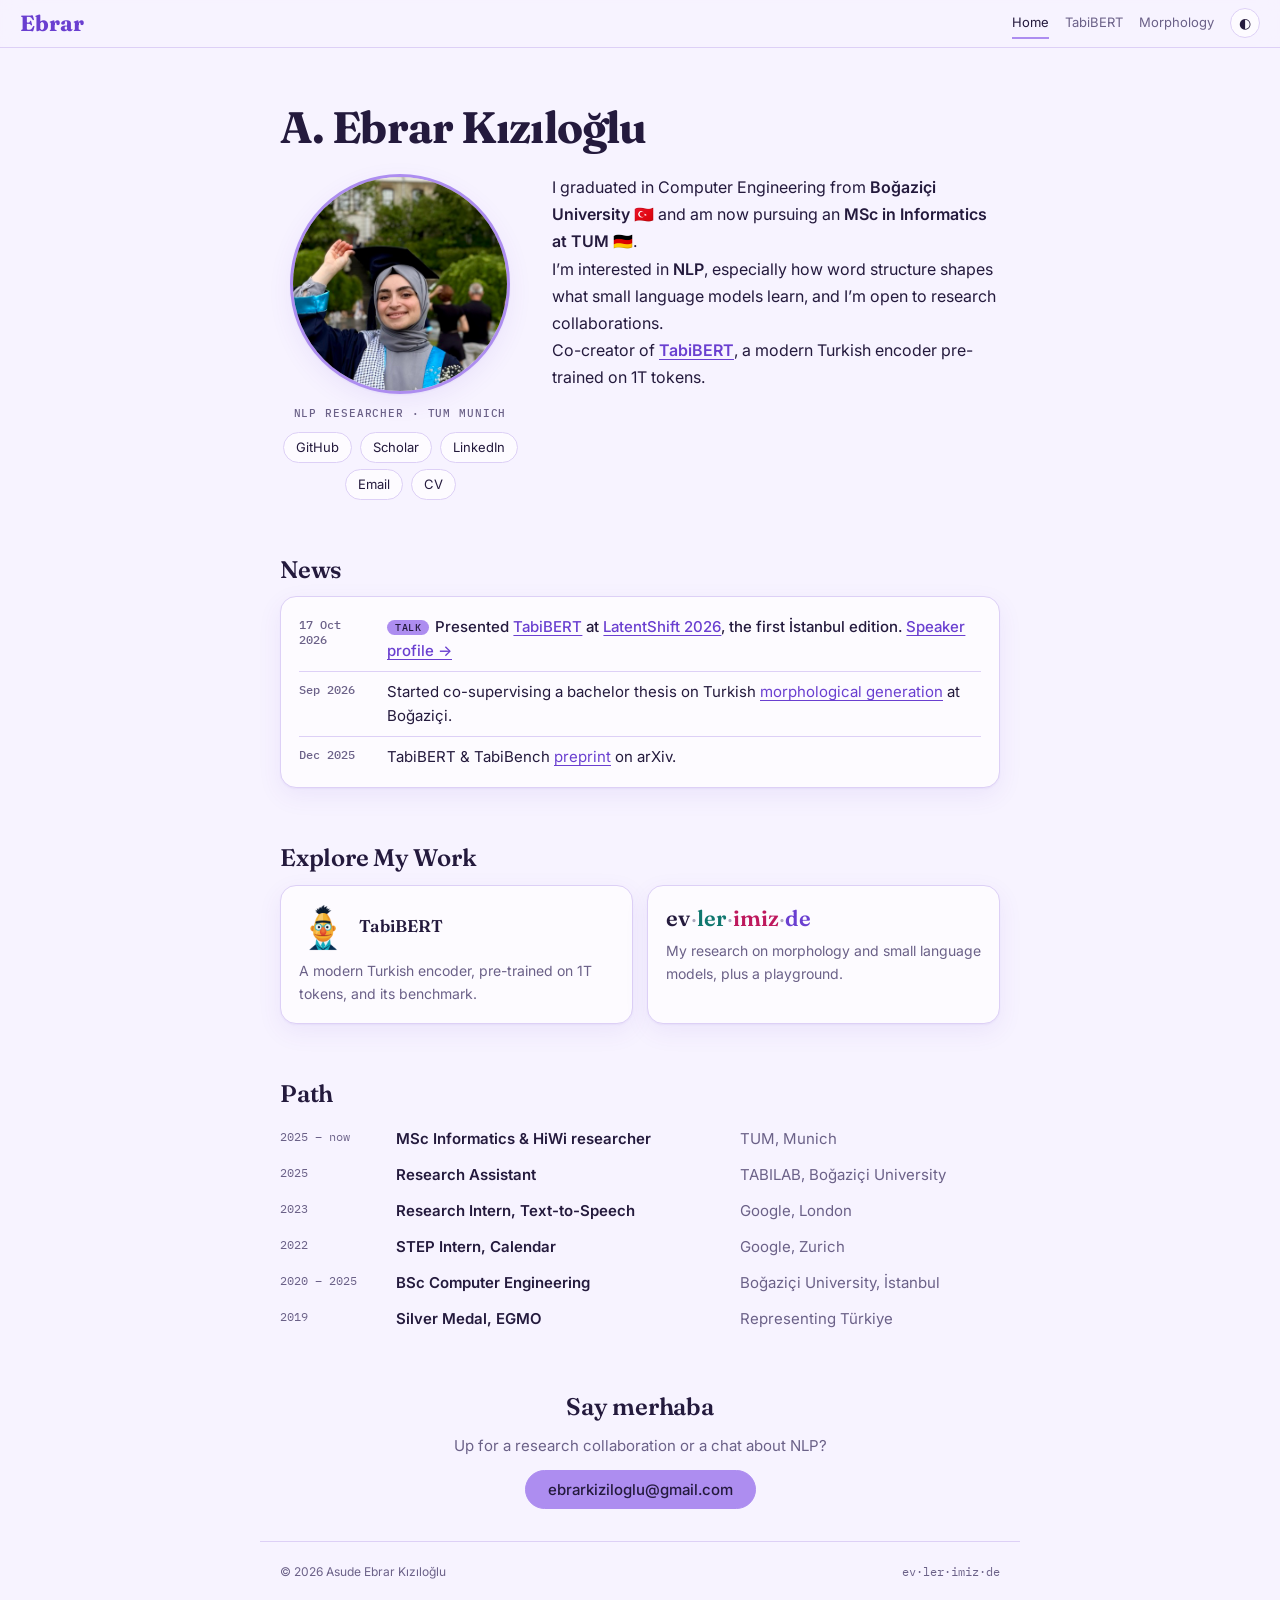
==== commit 5d28a32d: "Update site: nav logo "e", photo, page and style tweaks Co-Authored-By: Claude Sonnet 5.5 <noreply@a" ====
--- a/index.html
+++ b/index.html
@@ -9,7 +9,7 @@
 <meta property="og:description" content="NLP researcher · TUM · co-creator of TabiBERT">
 <meta property="og:image" content="assets/ebrar.jpg">
 <meta name="theme-color" content="#ad8df0">
-<link rel="icon" href="data:image/svg+xml,%3Csvg xmlns='http://www.w3.org/2000/svg' viewBox='0 0 100 100'%3E%3Crect width='100' height='100' rx='22' fill='%23ad8df0'/%3E%3Ctext x='50' y='70' font-size='62' text-anchor='middle' fill='%23241a3d' font-family='Georgia,serif'%3Eş%3C/text%3E%3C/svg%3E">
+<link rel="icon" href="data:image/svg+xml,%3Csvg xmlns='http://www.w3.org/2000/svg' viewBox='0 0 100 100'%3E%3Crect width='100' height='100' rx='22' fill='%23ad8df0'/%3E%3Ctext x='50' y='70' font-size='62' text-anchor='middle' fill='%23241a3d' font-family='Georgia,serif'%3Ee%3C/text%3E%3C/svg%3E">
 <link rel="preconnect" href="https://fonts.googleapis.com">
 <link rel="preconnect" href="https://fonts.gstatic.com" crossorigin>
 <link href="https://fonts.googleapis.com/css2?family=Fraunces:opsz,wght@9..144,400;9..144,600;9..144,700&family=IBM+Plex+Mono:wght@400;500&family=Inter:wght@400;500;600&display=swap" rel="stylesheet">
@@ -18,7 +18,7 @@
 <body>
 
 <header class="nav">
-  <a class="brand" href="./" aria-label="Home">ş</a>
+  <a class="brand" href="./" aria-label="Home">Ebrar</a>
   <nav aria-label="Pages">
     <a href="./" aria-current="page">Home</a>
     <a href="tabibert.html">TabiBERT</a>
@@ -30,21 +30,23 @@
 <main>
 
 <section class="hero wrap">
-  <div class="hero-top">
-    <img class="avatar" src="assets/ebrar.jpg" alt="Portrait of Ebrar Kızıloğlu" width="104" height="104">
-    <div>
+  <h1>A. Ebrar <span class="nowrap">Kızıloğlu</span></h1>
+  <div class="hero-cols">
+    <div class="hero-left">
+      <img class="avatar" src="assets/ebrar.jpg" alt="Portrait of Ebrar Kızıloğlu" width="220" height="220">
       <p class="eyebrow">NLP researcher · TUM Munich</p>
-      <h1>A. Ebrar <span class="nowrap">Kızıloğlu</span></h1>
+      <ul class="links">
+        <li><a href="https://github.com/ebrarkiziloglu">GitHub</a></li>
+        <li><a href="https://scholar.google.com/citations?user=TYsTVWoAAAAJ&hl=tr">Scholar</a></li>
+        <li><a href="https://www.linkedin.com/in/ebrarkiziloglu/">LinkedIn</a></li>
+        <li><a href="mailto:ebrarkiziloglu@gmail.com">Email</a></li>
+        <li><a href="cv.pdf">CV</a></li>
+      </ul>
     </div>
+    <p class="intro">I graduated in Computer Engineering from <strong>Boğaziçi University</strong> 🇹🇷 and am now pursuing an <strong>MSc in Informatics at TUM</strong> 🇩🇪.<br>
+      I’m interested in <strong>NLP</strong>, especially how word structure shapes what small language models learn, and I’m open to research collaborations.<br>
+      Co-creator of <a href="tabibert.html"><strong>TabiBERT</strong></a>, a modern Turkish encoder pre-trained on 1T tokens.</p>
   </div>
-  <p class="intro">Hi 👋 I’m Ebrar. I graduated in Computer Engineering from <strong>Boğaziçi University</strong> 🇹🇷 and am now pursuing an <strong>MSc in Informatics at TUM</strong> 🇩🇪. I’m interested in <strong>NLP</strong>, especially how word structure shapes what small language models learn, and I’m open to research collaborations. Co-creator of <a href="tabibert.html"><strong>TabiBERT</strong></a>, a modern Turkish encoder pre-trained on 1T tokens.</p>
-  <ul class="links">
-    <li><a href="https://github.com/ebrarkiziloglu">GitHub</a></li>
-    <li><a href="https://scholar.google.com/citations?user=TYsTVWoAAAAJ&hl=tr">Scholar</a></li>
-    <li><a href="https://www.linkedin.com/in/ebrarkiziloglu/">LinkedIn</a></li>
-    <li><a href="mailto:ebrarkiziloglu@gmail.com">Email</a></li>
-    <li><a href="cv.pdf">CV</a></li>
-  </ul>
 </section>
 
 <section class="wrap" id="news">
@@ -68,30 +70,28 @@
 </section>
 
 <section class="wrap">
-  <h2>Explore</h2>
+  <h2>Explore My Work</h2>
   <div class="tiles">
     <a class="tile" href="tabibert.html">
       <div class="tile-top"><img src="assets/tabibert.png" alt="" width="48" height="48"><h3>TabiBERT</h3></div>
       <p>A modern Turkish encoder, pre-trained on 1T tokens, and its benchmark.</p>
-      <span class="go">Open →</span>
     </a>
     <a class="tile" href="morphology.html">
       <div class="tile-top"><div class="word" aria-hidden="true"><span class="m m-root">ev</span><span class="m m-plural">ler</span><span class="m m-poss">imiz</span><span class="m m-case">de</span></div></div>
       <p>My research on morphology and small language models, plus a playground.</p>
-      <span class="go">Open →</span>
     </a>
   </div>
 </section>
 
 <section class="wrap">
   <h2>Path</h2>
-  <ul class="rows">
-    <li><span class="when">2025 – now</span><span class="what"><b>MSc Informatics, TUM</b> <span>· HiWi at the Data Analytics &amp; Statistics Lab</span></span></li>
-    <li><span class="when">2025 – 2026</span><span class="what"><b>Research Assistant, Tabilab</b> <span>· Boğaziçi University</span></span></li>
-    <li><span class="when">2023</span><span class="what"><b>Research Intern, Google TTS</b> <span>· London</span></span></li>
-    <li><span class="when">2022</span><span class="what"><b>STEP Intern, Google Calendar</b> <span>· Zurich</span></span></li>
-    <li><span class="when">2020 – 2025</span><span class="what"><b>BSc Computer Engineering</b> <span>· Boğaziçi University</span></span></li>
-    <li><span class="when">2019</span><span class="what"><b>Silver, EGMO</b> <span>· European Girls’ Mathematical Olympiad, for Türkiye</span></span></li>
+  <ul class="rows3">
+    <li><span class="c-when">2025 – now</span><b class="c-what">MSc Informatics &amp; HiWi researcher</b><span class="c-where">TUM, Munich</span></li>
+    <li><span class="c-when">2025</span><b class="c-what">Research Assistant</b><span class="c-where">TABILAB, Boğaziçi University</span></li>
+    <li><span class="c-when">2023</span><b class="c-what">Research Intern, Text-to-Speech</b><span class="c-where">Google, London</span></li>
+    <li><span class="c-when">2022</span><b class="c-what">STEP Intern, Calendar</b><span class="c-where">Google, Zurich</span></li>
+    <li><span class="c-when">2020 – 2025</span><b class="c-what">BSc Computer Engineering</b><span class="c-where">Boğaziçi University, İstanbul</span></li>
+    <li><span class="c-when">2019</span><b class="c-what">Silver Medal, EGMO</b><span class="c-where">Representing Türkiye</span></li>
   </ul>
 </section>
 
@@ -104,7 +104,7 @@
 </main>
 
 <footer class="wrap foot">
-  <span>© <span id="yr"></span> A. Ebrar Kızıloğlu</span>
+  <span>© <span id="yr"></span> Asude Ebrar Kızıloğlu</span>
   <span class="mono">ev·ler·imiz·de</span>
 </footer>
 
--- a/style.css
+++ b/style.css
@@ -66,14 +66,20 @@
 
 /* hero (home) */
 .hero { padding-top: 48px; }
-.hero-top { display: flex; align-items: center; gap: 20px; margin-bottom: 18px; }
+.hero-cols { display: grid; grid-template-columns: 240px minmax(0, 1fr); gap: 32px; align-items: start; margin-top: 24px; }
+.hero-left { display: flex; flex-direction: column; align-items: center; text-align: center; gap: 12px; }
+.hero-left .links { justify-content: center; }
 .avatar {
-  width: 104px; height: 104px; border-radius: 50%; object-fit: cover; object-position: 50% 30%;
+  width: 220px; height: 220px; border-radius: 50%; object-fit: cover; object-position: 50% 30%;
   border: 3px solid var(--accent); box-shadow: var(--shadow); flex: none; background: var(--bg-2);
 }
-.eyebrow { font: 500 11px var(--mono); letter-spacing: .08em; text-transform: uppercase; color: var(--muted); margin: 0 0 6px; }
+.eyebrow { font: 500 11px var(--mono); letter-spacing: .08em; text-transform: uppercase; color: var(--muted); margin: 0; }
 h1 { font: 700 clamp(30px, 5.5vw, 44px)/1.05 var(--serif); letter-spacing: -.02em; margin: 0; }
-.intro { max-width: 60ch; margin: 0 0 18px; color: var(--ink); }
+.intro { max-width: 60ch; margin: 0; color: var(--ink); font-size: 16px; line-height: 1.7; }
+@media (max-width: 640px) {
+  .hero-cols { grid-template-columns: 1fr; gap: 20px; }
+  .avatar { width: 180px; height: 180px; }
+}
 .intro strong { font-weight: 600; }
 
 .links { list-style: none; display: flex; flex-wrap: wrap; gap: 6px 8px; padding: 0; margin: 0; }
@@ -117,6 +123,16 @@
 .tags li { font: 400 11px var(--mono); padding: 2px 9px; border-radius: 999px; background: var(--bg-2); color: var(--muted); }
 details { margin-top: 10px; border-top: 1px dashed var(--line); padding-top: 8px; }
 summary { cursor: pointer; font-weight: 600; color: var(--accent-strong); font-size: 14px; }
+
+/* borderless 3-column list: when | what | where */
+.rows3 { list-style: none; margin: 0; padding: 0; }
+.rows3 li { display: grid; grid-template-columns: 96px minmax(0, 1.25fr) minmax(0, 1fr); column-gap: 20px; padding: 6px 0; }
+.c-when { font: 400 12px var(--mono); color: var(--muted); padding-top: 2px; }
+.c-what { font-weight: 600; }
+.c-where { color: var(--muted); }
+@media (max-width: 560px) {
+  .rows3 li { grid-template-columns: 1fr; row-gap: 0; padding: 8px 0; }
+}
 
 /* news */
 .news-list { list-style: none; margin: 0; padding: 0; }
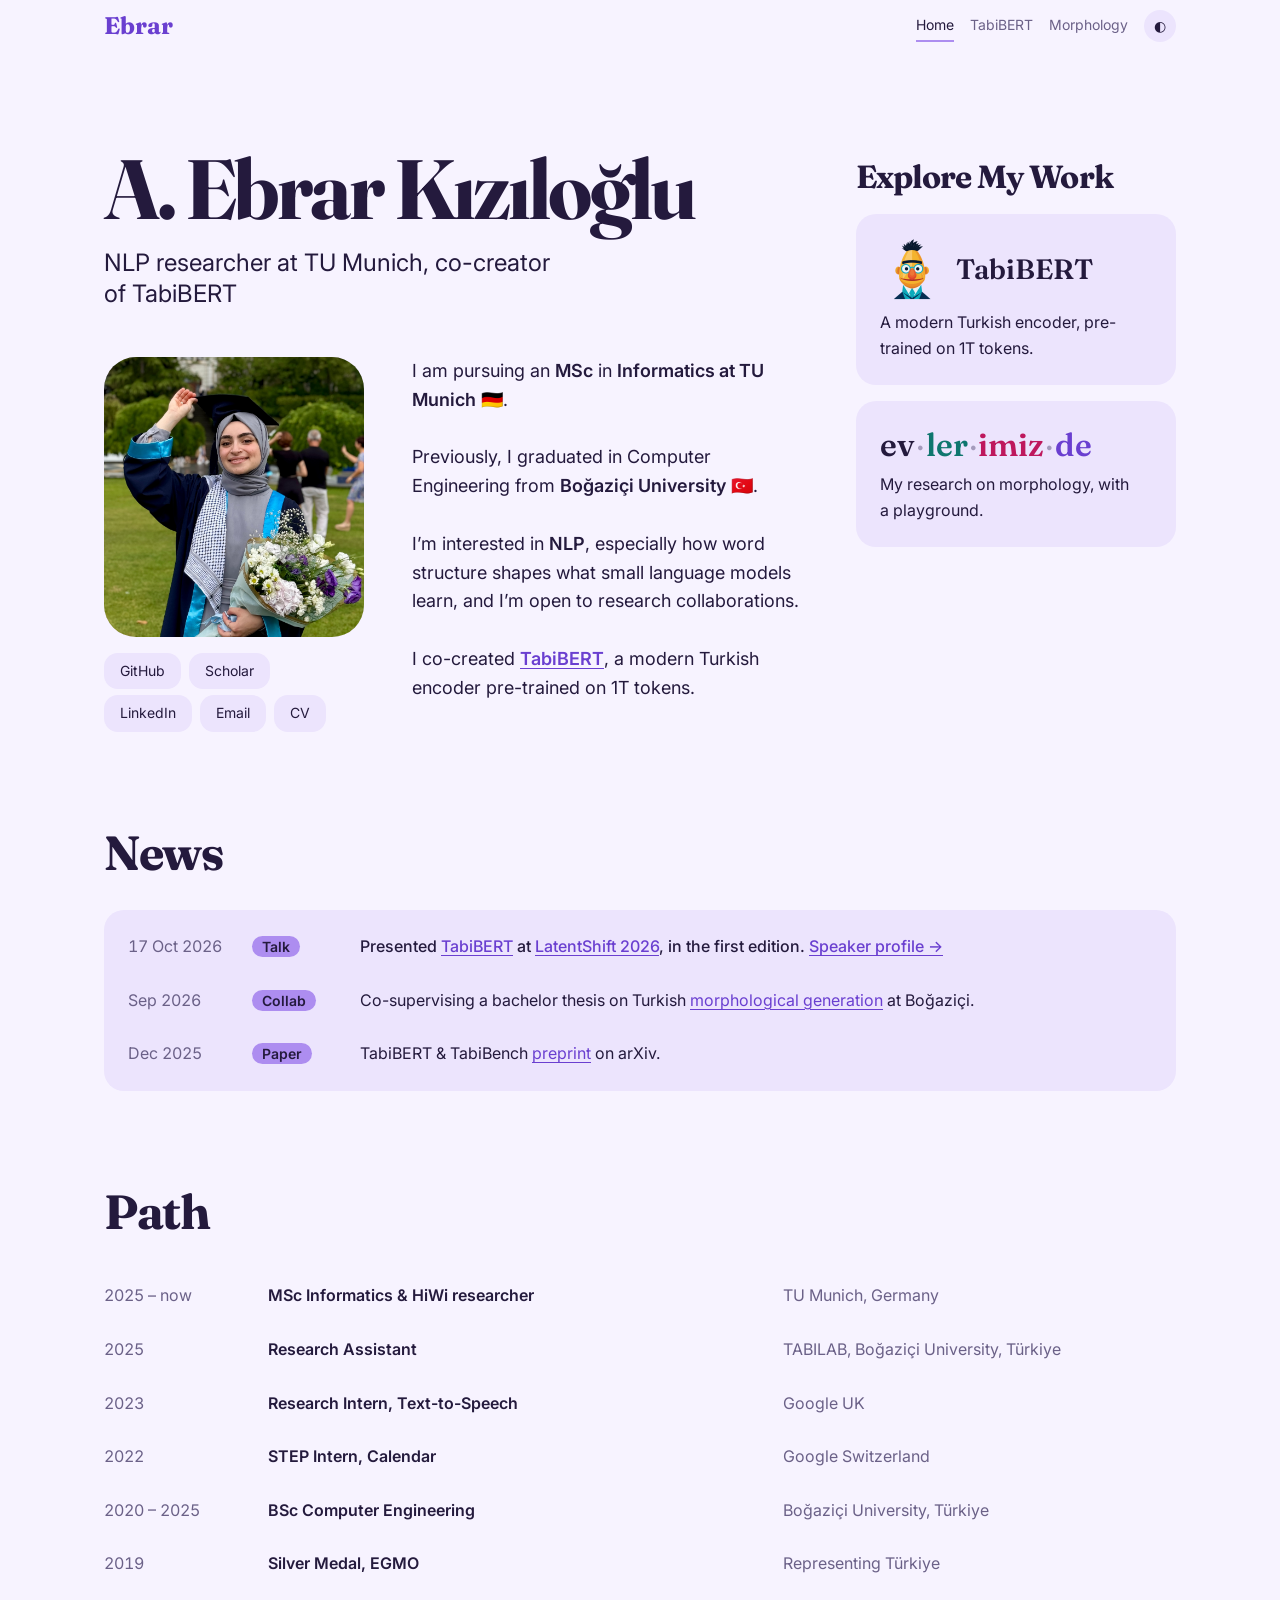
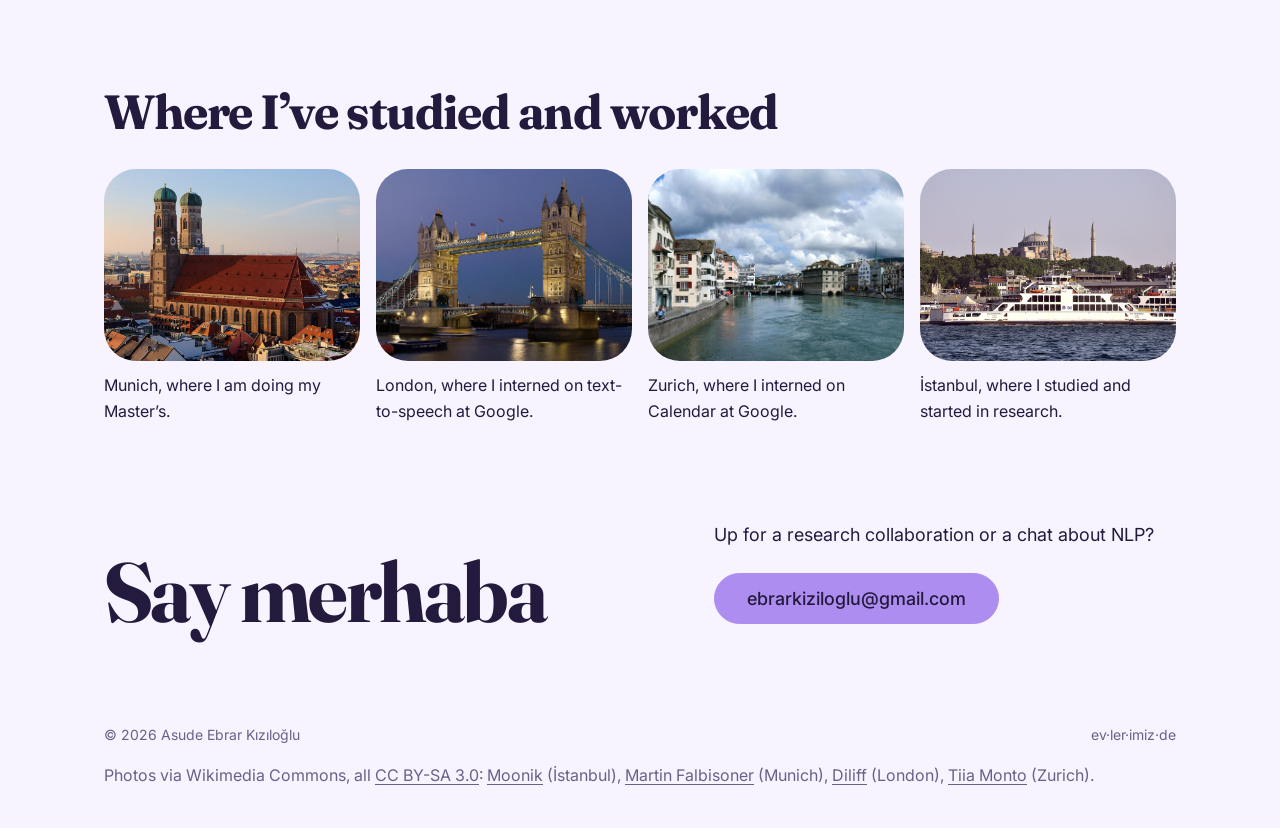
==== commit 392aa74a: "Redesign pass: rounded-square photo, wider layout, Explore column, places photos, phone fixes - Roun" ====
--- a/index.html
+++ b/index.html
@@ -12,10 +12,11 @@
 <link rel="icon" href="data:image/svg+xml,%3Csvg xmlns='http://www.w3.org/2000/svg' viewBox='0 0 100 100'%3E%3Crect width='100' height='100' rx='22' fill='%23ad8df0'/%3E%3Ctext x='50' y='70' font-size='62' text-anchor='middle' fill='%23241a3d' font-family='Georgia,serif'%3Ee%3C/text%3E%3C/svg%3E">
 <link rel="preconnect" href="https://fonts.googleapis.com">
 <link rel="preconnect" href="https://fonts.gstatic.com" crossorigin>
-<link href="https://fonts.googleapis.com/css2?family=Fraunces:opsz,wght@9..144,400;9..144,600;9..144,700&family=IBM+Plex+Mono:wght@400;500&family=Inter:wght@400;500;600&display=swap" rel="stylesheet">
+<link href="https://fonts.googleapis.com/css2?family=Fraunces:opsz,wght@9..144,400;9..144,600;9..144,700&family=Inter:wght@400;500;600&display=swap" rel="stylesheet">
 <link rel="stylesheet" href="style.css">
 </head>
 <body>
+<a class="skip" href="#main">Skip to content</a>
 
 <header class="nav">
   <a class="brand" href="./" aria-label="Home">Ebrar</a>
@@ -27,14 +28,15 @@
   <button id="theme" class="icon-btn" aria-label="Toggle light/dark theme" title="Toggle theme">◐</button>
 </header>
 
-<main>
+<main id="main">
 
 <section class="hero wrap">
+  <div class="hero-main">
   <h1>A. Ebrar <span class="nowrap">Kızıloğlu</span></h1>
+  <p class="role">NLP researcher at TU Munich, co-creator of TabiBERT</p>
   <div class="hero-cols">
     <div class="hero-left">
-      <img class="avatar" src="assets/ebrar.jpg" alt="Portrait of Ebrar Kızıloğlu" width="220" height="220">
-      <p class="eyebrow">NLP researcher · TUM Munich</p>
+      <img class="avatar" src="assets/ebrar.jpg" alt="Portrait of Ebrar Kızıloğlu" width="280" height="280" fetchpriority="high">
       <ul class="links">
         <li><a href="https://github.com/ebrarkiziloglu">GitHub</a></li>
         <li><a href="https://scholar.google.com/citations?user=TYsTVWoAAAAJ&hl=tr">Scholar</a></li>
@@ -43,10 +45,25 @@
         <li><a href="cv.pdf">CV</a></li>
       </ul>
     </div>
-    <p class="intro">I graduated in Computer Engineering from <strong>Boğaziçi University</strong> 🇹🇷 and am now pursuing an <strong>MSc in Informatics at TUM</strong> 🇩🇪.<br>
-      I’m interested in <strong>NLP</strong>, especially how word structure shapes what small language models learn, and I’m open to research collaborations.<br>
-      Co-creator of <a href="tabibert.html"><strong>TabiBERT</strong></a>, a modern Turkish encoder pre-trained on 1T tokens.</p>
+    <p class="intro">I am pursuing an <strong>MSc</strong> in <strong>Informatics at TU Munich</strong> 🇩🇪.<br><br>
+      Previously, I graduated in Computer Engineering from <strong>Boğaziçi University</strong> 🇹🇷.<br><br>
+      I’m interested in <strong>NLP</strong>, especially how word structure shapes what small language models learn, and I’m open to research collaborations.<br><br>
+      I co-created <a href="tabibert.html"><strong>TabiBERT</strong></a>, a modern Turkish encoder pre-trained on 1T tokens.</p>
   </div>
+  </div>
+  <aside class="explore" aria-labelledby="explore-h">
+    <h2 id="explore-h">Explore My Work</h2>
+    <div class="tiles">
+      <a class="tile" href="tabibert.html">
+        <div class="tile-top"><img src="assets/tabibert.png" alt="" width="64" height="64" loading="lazy"><h3>TabiBERT</h3></div>
+        <p>A modern Turkish encoder, pre-trained on 1T tokens.</p>
+      </a>
+      <a class="tile" href="morphology.html">
+        <div class="tile-top"><div class="word" aria-hidden="true"><span class="m m-root">ev</span><span class="m m-plural">ler</span><span class="m m-poss">imiz</span><span class="m m-case">de</span></div></div>
+        <p>My research on morphology, with a playground.</p>
+      </a>
+    </div>
+  </aside>
 </section>
 
 <section class="wrap" id="news">
@@ -55,14 +72,17 @@
     <ul class="news-list">
       <li class="hot">
         <span class="news-date">17 Oct 2026</span>
-        <span class="news-text"><span class="badge">Talk</span>Presented <a href="tabibert.html">TabiBERT</a> at <a href="https://latentshift.ai/2026/">LatentShift 2026</a>, the first İstanbul edition. <a href="https://latentshift.ai/blog/lsai-2026-speaker-ebrar-kiziloglu/">Speaker profile →</a></span>
+        <span class="badge">Talk</span>
+        <span class="news-text">Presented <a href="tabibert.html">TabiBERT</a> at <a href="https://latentshift.ai/2026/">LatentShift 2026</a>, in the first edition. <a href="https://latentshift.ai/blog/lsai-2026-speaker-ebrar-kiziloglu/">Speaker profile →</a></span>
       </li>
       <li>
         <span class="news-date">Sep 2026</span>
-        <span class="news-text">Started co-supervising a bachelor thesis on Turkish <a href="morphology.html#thesis">morphological generation</a> at Boğaziçi.</span>
+        <span class="badge">Collab</span>
+        <span class="news-text">Co-supervising a bachelor thesis on Turkish <a href="morphology.html#thesis">morphological generation</a> at Boğaziçi.</span>
       </li>
       <li>
         <span class="news-date">Dec 2025</span>
+        <span class="badge">Paper</span>
         <span class="news-text">TabiBERT &amp; TabiBench <a href="https://arxiv.org/abs/2512.23065">preprint</a> on arXiv.</span>
       </li>
     </ul>
@@ -70,35 +90,45 @@
 </section>
 
 <section class="wrap">
-  <h2>Explore My Work</h2>
-  <div class="tiles">
-    <a class="tile" href="tabibert.html">
-      <div class="tile-top"><img src="assets/tabibert.png" alt="" width="48" height="48"><h3>TabiBERT</h3></div>
-      <p>A modern Turkish encoder, pre-trained on 1T tokens, and its benchmark.</p>
-    </a>
-    <a class="tile" href="morphology.html">
-      <div class="tile-top"><div class="word" aria-hidden="true"><span class="m m-root">ev</span><span class="m m-plural">ler</span><span class="m m-poss">imiz</span><span class="m m-case">de</span></div></div>
-      <p>My research on morphology and small language models, plus a playground.</p>
-    </a>
-  </div>
-</section>
-
-<section class="wrap">
   <h2>Path</h2>
   <ul class="rows3">
-    <li><span class="c-when">2025 – now</span><b class="c-what">MSc Informatics &amp; HiWi researcher</b><span class="c-where">TUM, Munich</span></li>
-    <li><span class="c-when">2025</span><b class="c-what">Research Assistant</b><span class="c-where">TABILAB, Boğaziçi University</span></li>
-    <li><span class="c-when">2023</span><b class="c-what">Research Intern, Text-to-Speech</b><span class="c-where">Google, London</span></li>
-    <li><span class="c-when">2022</span><b class="c-what">STEP Intern, Calendar</b><span class="c-where">Google, Zurich</span></li>
-    <li><span class="c-when">2020 – 2025</span><b class="c-what">BSc Computer Engineering</b><span class="c-where">Boğaziçi University, İstanbul</span></li>
+    <li><span class="c-when">2025 – now</span><b class="c-what">MSc Informatics &amp; HiWi researcher</b><span class="c-where">TU Munich, Germany</span></li>
+    <li><span class="c-when">2025</span><b class="c-what">Research Assistant</b><span class="c-where">TABILAB, Boğaziçi University, Türkiye</span></li>
+    <li><span class="c-when">2023</span><b class="c-what">Research Intern, Text-to-Speech</b><span class="c-where">Google UK</span></li>
+    <li><span class="c-when">2022</span><b class="c-what">STEP Intern, Calendar</b><span class="c-where">Google Switzerland</span></li>
+    <li><span class="c-when">2020 – 2025</span><b class="c-what">BSc Computer Engineering</b><span class="c-where">Boğaziçi University, Türkiye</span></li>
     <li><span class="c-when">2019</span><b class="c-what">Silver Medal, EGMO</b><span class="c-where">Representing Türkiye</span></li>
   </ul>
 </section>
 
+<section class="wrap places">
+  <h2>Where I’ve studied and worked</h2>
+  <div class="places-grid">
+    <figure>
+      <img src="assets/frauenkirche-munich-march-2013.jpg" width="1920" height="1280" alt="The twin towers of the Frauenkirche in Munich" loading="lazy" decoding="async">
+      <figcaption>Munich, where I am doing my Master’s.</figcaption>
+    </figure>
+    <figure>
+      <img src="assets/tower-bridge-london-dusk-feb-2006.jpg" width="1920" height="851" alt="Tower Bridge in London at dusk" loading="lazy" decoding="async">
+      <figcaption>London, where I interned on text-to-speech at Google.</figcaption>
+    </figure>
+    <figure>
+      <img src="assets/limmat-and-old-town.jpg" width="1920" height="802" alt="The Limmat river and the old town of Zurich" loading="lazy" decoding="async">
+      <figcaption>Zurich, where I interned on Calendar at Google.</figcaption>
+    </figure>
+    <figure>
+      <img src="assets/sultanahmet-ferry-on-the-bosphorus-in-istanbul.jpg" width="1920" height="1275" alt="A ferry crossing the Bosphorus in İstanbul" loading="lazy" decoding="async">
+      <figcaption>İstanbul, where I studied and started in research.</figcaption>
+    </figure>
+  </div>
+</section>
+
 <section class="wrap contact">
   <h2>Say merhaba</h2>
-  <p>Up for a research collaboration or a chat about NLP?</p>
-  <a class="btn big-btn" href="mailto:ebrarkiziloglu@gmail.com">ebrarkiziloglu@gmail.com</a>
+  <div class="contact-side">
+    <p>Up for a research collaboration or a chat about NLP?</p>
+    <a class="btn big-btn" href="mailto:ebrarkiziloglu@gmail.com">ebrarkiziloglu@gmail.com</a>
+  </div>
 </section>
 
 </main>
@@ -106,6 +136,7 @@
 <footer class="wrap foot">
   <span>© <span id="yr"></span> Asude Ebrar Kızıloğlu</span>
   <span class="mono">ev·ler·imiz·de</span>
+  <p class="credits">Photos via Wikimedia Commons, all <a href="https://creativecommons.org/licenses/by-sa/3.0">CC BY-SA 3.0</a>: <a href="https://commons.wikimedia.org/wiki/File:Sultanahmet_ferry_on_the_Bosphorus_in_Istanbul,_Turkey_001.jpg">Moonik</a> (İstanbul), <a href="https://commons.wikimedia.org/wiki/File:Frauenkirche_Munich_March_2013.JPG">Martin Falbisoner</a> (Munich), <a href="https://commons.wikimedia.org/wiki/File:Tower_Bridge_London_Dusk_Feb_2006.jpg">Diliff</a> (London), <a href="https://commons.wikimedia.org/wiki/File:Limmat_and_Old_town.jpg">Tiia Monto</a> (Zurich).</p>
 </footer>
 
 <script src="engine.js"></script>
--- a/style.css
+++ b/style.css
@@ -15,10 +15,11 @@
   --case: #6a3fd0;
   --ok: #15803d;
   --bad: #b91c1c;
-  --shadow: 0 1px 2px rgba(106, 63, 208, .06), 0 8px 24px rgba(106, 63, 208, .08);
+  --shadow: none;
   --serif: "Fraunces", Georgia, "Times New Roman", serif;
   --sans: "Inter", system-ui, -apple-system, "Segoe UI", sans-serif;
-  --mono: "IBM Plex Mono", ui-monospace, Menlo, Consolas, monospace;
+  --mono: "Inter", system-ui, sans-serif;   /* labels use the text face; real code uses --code */
+  --code: ui-monospace, "SF Mono", Menlo, Consolas, monospace; /* taste-skill-ignore: real code blocks */
 }
 @media (prefers-color-scheme: dark) {
   :root:not([data-theme="light"]) {
@@ -39,56 +40,64 @@
 html { scroll-behavior: smooth; scroll-padding-top: 64px; }
 body {
   margin: 0; background: var(--bg); color: var(--ink);
-  font: 400 15px/1.6 var(--sans); -webkit-font-smoothing: antialiased;
+  font: 400 16px/1.6 var(--sans); -webkit-font-smoothing: antialiased;
 }
 a { color: var(--accent-strong); text-underline-offset: 3px; }
 a:hover { text-decoration-thickness: 2px; }
-.mono { font-family: var(--mono); }
+.mono { font-family: var(--mono); font-variant-numeric: tabular-nums; } /* taste-skill-ignore */
+h1, h2, h3 { text-wrap: balance; }
+p { text-wrap: pretty; }
+:root { color-scheme: light dark; }
+:root[data-theme="light"] { color-scheme: light; }
+:root[data-theme="dark"] { color-scheme: dark; }
+.skip { position: absolute; left: 16px; top: -48px; background: var(--accent); color: var(--accent-ink); padding: 8px 14px; border-radius: 10px; z-index: 20; text-decoration: none; font-weight: 500; }
+.skip:focus { top: 12px; }
+button, a, .chip { touch-action: manipulation; -webkit-tap-highlight-color: transparent; }
 .nowrap { white-space: nowrap; }
-.wrap { max-width: 760px; margin: 0 auto; padding: 0 20px; }
-section.wrap { padding-top: 56px; }
+.wrap { max-width: 1120px; margin: 0 auto; padding: 0 24px; }
+section.wrap { padding-top: 96px; }
 
 /* nav */
 .nav {
   position: sticky; top: 0; z-index: 10; display: flex; align-items: center; gap: 16px;
-  padding: 8px 20px; background: color-mix(in srgb, var(--bg) 85%, transparent);
-  backdrop-filter: blur(10px); border-bottom: 1px solid var(--line);
-}
-.brand { font: 700 22px/1 var(--serif); color: var(--accent-strong); text-decoration: none; }
-.nav nav { display: flex; gap: 16px; margin-left: auto; font-size: 13px; }
+  padding: 10px max(24px, calc((100% - 1120px) / 2 + 24px)); background: var(--bg);
+}
+.brand { font: 700 24px/1 var(--serif); color: var(--accent-strong); text-decoration: none; }
+.nav nav { display: flex; gap: 16px; margin-left: auto; font-size: 14px; }
 .nav nav a { color: var(--muted); text-decoration: none; white-space: nowrap; padding: 4px 0; border-bottom: 2px solid transparent; }
 .nav nav a:hover { color: var(--ink); }
 .nav nav a[aria-current="page"] { color: var(--ink); border-color: var(--accent); }
 .icon-btn {
-  border: 1px solid var(--line); background: var(--card); color: var(--ink);
-  width: 30px; height: 30px; border-radius: 50%; font-size: 14px; cursor: pointer;
+  border: 0; background: var(--bg-2); color: var(--ink);
+  width: 32px; height: 32px; border-radius: 50%; font-size: 14px; cursor: pointer;
 }
 
 /* hero (home) */
-.hero { padding-top: 48px; }
-.hero-cols { display: grid; grid-template-columns: 240px minmax(0, 1fr); gap: 32px; align-items: start; margin-top: 24px; }
-.hero-left { display: flex; flex-direction: column; align-items: center; text-align: center; gap: 12px; }
-.hero-left .links { justify-content: center; }
+.hero { padding-top: 72px; }
+.hero-cols { display: grid; grid-template-columns: 260px minmax(0, 1fr); gap: 48px; align-items: start; margin-top: 48px; }
+.hero-left { display: flex; flex-direction: column; align-items: flex-start; gap: 16px; }
 .avatar {
-  width: 220px; height: 220px; border-radius: 50%; object-fit: cover; object-position: 50% 30%;
-  border: 3px solid var(--accent); box-shadow: var(--shadow); flex: none; background: var(--bg-2);
-}
-.eyebrow { font: 500 11px var(--mono); letter-spacing: .08em; text-transform: uppercase; color: var(--muted); margin: 0; }
-h1 { font: 700 clamp(30px, 5.5vw, 44px)/1.05 var(--serif); letter-spacing: -.02em; margin: 0; }
-.intro { max-width: 60ch; margin: 0; color: var(--ink); font-size: 16px; line-height: 1.7; }
+  width: 280px; height: 280px; max-width: 100%; border-radius: 32px; object-fit: cover; object-position: 50% 30%;
+  flex: none; background: var(--bg-2);
+}
+.role { font: 400 clamp(18px, 2.6vw, 24px)/1.3 var(--sans); color: var(--ink); margin: 16px 0 0; max-width: 34ch; }
+h1 { font: 700 clamp(40px, 8vw, 84px)/.98 var(--serif); letter-spacing: -.035em; margin: 0; }
+.intro { max-width: 56ch; margin: 0; color: var(--ink); font-size: 18px; line-height: 1.6; }
 @media (max-width: 640px) {
-  .hero-cols { grid-template-columns: 1fr; gap: 20px; }
-  .avatar { width: 180px; height: 180px; }
+  .hero { padding-top: 40px; }
+  .hero-cols { grid-template-columns: 1fr; gap: 32px; }
+  .avatar { width: 220px; height: 220px; }
+  .intro { font-size: 17px; }
 }
 .intro strong { font-weight: 600; }
 
 .links { list-style: none; display: flex; flex-wrap: wrap; gap: 6px 8px; padding: 0; margin: 0; }
 .links a {
-  display: inline-block; padding: 4px 12px; border: 1px solid var(--line); border-radius: 999px;
-  color: var(--ink); text-decoration: none; font-size: 13px; background: var(--card);
-}
-.links a:hover { border-color: var(--accent); background: var(--bg-2); }
-.links.inline { margin-top: 12px; }
+  display: inline-block; padding: 7px 16px; border: 0; border-radius: 14px;
+  color: var(--ink); text-decoration: none; font-size: 14px; background: var(--bg-2); transition: background-color .15s;
+}
+.links a:hover { background: var(--accent); color: var(--accent-ink); }
+.links.inline { margin-top: 24px; margin-bottom: 8px; }
 .links a.primary { background: var(--accent); border-color: var(--accent); color: var(--accent-ink); font-weight: 500; }
 
 /* morphemes */
@@ -103,31 +112,32 @@
 @keyframes pop { from { opacity: 0; transform: translateY(8px) scale(.85); } to { opacity: 1; transform: none; } }
 
 /* headings */
-h2 { font: 600 clamp(19px, 3vw, 24px)/1.2 var(--serif); margin: 0 0 12px; letter-spacing: -.01em; }
+h2 { font: 700 clamp(30px, 5vw, 48px)/1.05 var(--serif); margin: 0 0 32px; letter-spacing: -.03em; }
 h2 .num { font: 500 12px var(--mono); color: var(--muted); margin-right: 8px; vertical-align: middle; }
-h3 { font: 600 17px/1.3 var(--serif); margin: 0 0 4px; }
-.sec-lede { color: var(--muted); max-width: 64ch; margin: 0 0 20px; }
-.fine { font-size: 12.5px; color: var(--muted); }
-.page-head { padding-top: 48px; }
-.page-head h1 { font-size: clamp(28px, 5vw, 38px); margin-bottom: 8px; }
-.page-head .sec-lede { margin-bottom: 0; }
-
-.panel, .card, .tile, .news {
-  background: var(--card); border: 1px solid var(--line); border-radius: 16px; padding: 18px; box-shadow: var(--shadow);
+h3 { font: 600 24px/1.25 var(--serif); margin: 0 0 6px; }
+.sec-lede { color: var(--ink); font-size: 18px; max-width: 90ch; margin: 0 0 24px; }
+.fine { font-size: 14px; color: var(--ink); max-width: 90ch; }
+.page-head { padding-top: 72px; }
+.page-head h1 { font-size: clamp(44px, 9vw, 96px); margin-bottom: 16px; }
+.page-head .sec-lede { font-size: 18px; margin-bottom: 0; }
+
+.card, .tile, .news {
+  background: var(--bg-2); border-radius: 20px; padding: 24px;
 }
 .card { margin-bottom: 14px; }
-.card header { margin-bottom: 8px; }
-.card p { margin: 6px 0; }
-.meta { font: 400 11.5px var(--mono); color: var(--muted); }
-.tags { list-style: none; display: flex; flex-wrap: wrap; gap: 6px; padding: 0; margin: 10px 0 0; }
-.tags li { font: 400 11px var(--mono); padding: 2px 9px; border-radius: 999px; background: var(--bg-2); color: var(--muted); }
-details { margin-top: 10px; border-top: 1px dashed var(--line); padding-top: 8px; }
+.card header { margin-bottom: 8px; display: flex; flex-wrap: wrap; justify-content: space-between; align-items: flex-start; gap: 12px 24px; }
+.card header > div { flex: 1 1 320px; min-width: 0; }
+.card p { margin: 6px 0; max-width: 66ch; }
+.meta { display: block; font: 400 14px/1.5 var(--sans); color: var(--ink); text-wrap: balance; margin-top: 2px; }
+.tags { list-style: none; display: flex; flex-wrap: wrap; gap: 8px; padding: 0; margin: 24px 0 0; }
+.tags li { font: 400 14px var(--sans); padding: 3px 12px; border-radius: 999px; background: var(--bg); color: var(--ink); }
+
 summary { cursor: pointer; font-weight: 600; color: var(--accent-strong); font-size: 14px; }
 
 /* borderless 3-column list: when | what | where */
 .rows3 { list-style: none; margin: 0; padding: 0; }
-.rows3 li { display: grid; grid-template-columns: 96px minmax(0, 1.25fr) minmax(0, 1fr); column-gap: 20px; padding: 6px 0; }
-.c-when { font: 400 12px var(--mono); color: var(--muted); padding-top: 2px; }
+.rows3 li { display: grid; grid-template-columns: 140px minmax(0, 1.25fr) minmax(0, 1fr); column-gap: 24px; padding: 14px 0; font-size: 16px; }
+.c-when { color: var(--muted); font-variant-numeric: tabular-nums; }
 .c-what { font-weight: 600; }
 .c-where { color: var(--muted); }
 @media (max-width: 560px) {
@@ -136,104 +146,232 @@
 
 /* news */
 .news-list { list-style: none; margin: 0; padding: 0; }
-.news-list li { display: flex; gap: 14px; padding: 8px 0; border-top: 1px solid var(--line); }
-.news-list li:first-child { border-top: 0; padding-top: 0; }
+.news-list li { display: grid; grid-template-columns: 100px 84px minmax(0, 1fr); gap: 0 24px; align-items: baseline; padding: 14px 0; font-size: 16px; }
+.news-list li:first-child { padding-top: 0; }
 .news-list li:last-child { padding-bottom: 0; }
-.news-date { flex: 0 0 74px; font: 500 12px var(--mono); color: var(--muted); padding-top: 2px; }
+.news-date { color: var(--muted); font-variant-numeric: tabular-nums; }
 .news-list .hot .news-text { font-weight: 500; }
-.badge { font: 500 10px var(--mono); text-transform: uppercase; letter-spacing: .06em; background: var(--accent); color: var(--accent-ink); border-radius: 999px; padding: 1px 8px; margin-right: 6px; vertical-align: 1px; }
+.badge { font: 600 14px var(--sans); background: var(--accent); color: var(--accent-ink); border-radius: 999px; padding: 2px 10px; justify-self: start; }
 
 /* tiles */
-.tiles { display: grid; grid-template-columns: repeat(auto-fit, minmax(260px, 1fr)); gap: 14px; }
-.tile { display: block; text-decoration: none; color: var(--ink); transition: transform .15s, border-color .15s; }
-.tile:hover { transform: translateY(-2px); border-color: var(--accent); }
+.tiles { display: grid; grid-template-columns: repeat(auto-fit, minmax(280px, 1fr)); gap: 16px; }
+.tile { display: block; text-decoration: none; color: var(--ink); padding: 32px; transition: transform .2s ease-out; }
+.tile:hover { transform: translateY(-3px); }
 .tile-top { display: flex; align-items: center; gap: 12px; margin-bottom: 8px; }
-.tile img { width: 48px; height: 48px; border-radius: 12px; }
-.tile .word { font: 600 22px var(--serif); }
-.tile p { margin: 0; color: var(--muted); font-size: 14px; }
-.tile .go { display: inline-block; margin-top: 10px; color: var(--accent-strong); font-weight: 500; font-size: 13px; }
+.tile img { width: 64px; height: 64px; border-radius: 16px; }
+.tile h3 { font-size: 32px; margin: 0; }
+.tile .word { font: 600 32px var(--serif); }
+.tile p { margin: 0; color: var(--ink); font-size: 16px; }
+.tile .go { display: inline-block; margin-top: 10px; color: var(--accent-strong); font-weight: 500; font-size: 14px; }
 
 /* compact timeline */
 .rows { list-style: none; margin: 0; padding: 0; }
-.rows li { display: flex; gap: 14px; padding: 8px 0; border-top: 1px solid var(--line); }
-.rows li:first-child { border-top: 0; }
-.rows .when { flex: 0 0 96px; font: 400 12px var(--mono); color: var(--muted); padding-top: 2px; }
+.rows li { display: flex; gap: 14px; padding: 8px 0; }
+.rows .when { flex: 0 0 110px; font: 500 16px var(--sans); color: var(--muted); padding-top: 2px; }
 .rows .what b { font-weight: 600; }
 .rows .what span { color: var(--muted); }
 @media (max-width: 520px) { .rows li, .news-list li { flex-direction: column; gap: 0; } }
 
 /* model hero (TabiBERT page) */
-.model-head { display: flex; gap: 20px; align-items: center; }
-.model-head img { width: 112px; height: 112px; border-radius: 24px; box-shadow: var(--shadow); flex: none; }
-@media (max-width: 520px) { .model-head { flex-direction: column; align-items: flex-start; } }
-.uses { display: grid; grid-template-columns: repeat(auto-fit, minmax(210px, 1fr)); gap: 12px; }
-.use { background: var(--card); border: 1px solid var(--line); border-radius: 14px; padding: 14px; }
-.use h3 { font-size: 15px; margin-bottom: 4px; }
-.use p { margin: 0; font-size: 13.5px; color: var(--muted); }
+.model-head { display: flex; gap: 40px; align-items: center; }
+.model-head img { width: 260px; height: 260px; max-width: 40%; border-radius: 40px; flex: none; }
+@media (max-width: 520px) { .model-head { flex-direction: column; align-items: flex-start; gap: 24px; } .model-head img { max-width: 60%; } }
+.uses { display: grid; grid-template-columns: repeat(auto-fit, minmax(260px, 1fr)); gap: 32px 40px; }
+
+.use h3 { font-size: 24px; margin-bottom: 6px; }
+.use p { margin: 0; font-size: 16px; color: var(--ink); }
 pre {
-  background: var(--bg-2); border: 1px solid var(--line); border-radius: 12px; padding: 14px;
-  overflow-x: auto; font: 400 12.5px/1.55 var(--mono); margin: 0;
+  background: var(--bg-2); border-radius: 14px; padding: 16px;
+  overflow-x: auto; font: 400 14px/1.55 var(--code); margin: 0;
 }
 
 /* playground */
 .ctl { display: flex; gap: 12px; align-items: flex-start; padding: 6px 0; }
-.ctl-label { flex: 0 0 82px; font: 500 11px var(--mono); text-transform: uppercase; letter-spacing: .06em; color: var(--muted); padding-top: 7px; }
+.ctl-label { flex: 0 0 110px; font: 500 16px var(--sans); color: var(--ink); padding-top: 6px; }
 .chips { display: flex; flex-wrap: wrap; gap: 5px; }
 .chip {
-  font: 500 13px var(--sans); padding: 4px 11px; border-radius: 999px; cursor: pointer;
+  font: 500 16px var(--sans); padding: 6px 14px; border-radius: 999px; cursor: pointer;
   border: 1px solid var(--line); background: var(--bg); color: var(--ink);
 }
 .chip:hover { border-color: var(--accent); }
 .chip[aria-checked="true"] { background: var(--accent); color: var(--accent-ink); border-color: var(--accent); }
-.chip small { font: 400 10.5px var(--mono); opacity: .75; margin-left: 4px; }
+.chip small { font: 400 14px var(--sans); opacity: .75; margin-left: 4px; }
 @media (max-width: 560px) { .ctl { flex-direction: column; gap: 2px; } .ctl-label { padding-top: 0; } }
 
-.stage { background: var(--card); border: 1px solid var(--line); border-radius: 16px; padding: 22px 16px; text-align: center; box-shadow: var(--shadow); margin-top: 20px; }
-.stage-word { font: 600 clamp(24px, 6vw, 40px)/1.15 var(--serif); min-height: 1.3em; overflow-wrap: anywhere; }
-.stage-gloss { font-size: 12px; color: var(--muted); margin-top: 4px; min-height: 1.5em; }
+.stage { background: var(--bg-2); border-radius: 20px; padding: 32px 16px; text-align: center; margin-top: 20px; }
+.stage-word { font: 600 clamp(28px, 7vw, 48px)/1.15 var(--serif); min-height: 1.3em; overflow-wrap: anywhere; }
+.stage-gloss { font-size: 14px; color: var(--ink); margin-top: 4px; min-height: 1.5em; }
 .stage-trans { font: italic 400 16px var(--serif); margin-top: 4px; min-height: 1.5em; }
 
-.result { margin-top: 14px; padding-top: 16px; border-top: 1px solid var(--line); text-align: center; }
-.result-word { font: 600 clamp(26px, 6vw, 42px)/1.15 var(--serif); overflow-wrap: anywhere; }
-.result-gloss { font-size: 12px; color: var(--muted); margin-top: 4px; }
-.result-meta { font-size: 12px; color: var(--muted); margin-top: 8px; display: flex; gap: 10px; justify-content: center; align-items: center; flex-wrap: wrap; }
-.rules { list-style: none; padding: 0; margin: 12px auto 0; max-width: 540px; text-align: left; font-size: 13px; }
-.rules li { padding: 5px 0; border-bottom: 1px dotted var(--line); display: flex; gap: 10px; }
-.rules li:last-child { border: 0; }
-.rules .tag { flex: 0 0 auto; font: 500 11px var(--mono); color: var(--accent-strong); background: var(--bg-2); border-radius: 6px; padding: 1px 7px; height: fit-content; margin-top: 2px; }
+.result { margin-top: 64px; padding-top: 0; text-align: center; }
+.result-word { font: 600 clamp(28px, 7vw, 48px)/1.15 var(--serif); overflow-wrap: anywhere; }
+.result-gloss { font-size: 14px; color: var(--ink); margin-top: 4px; }
+.result-meta { font-size: 14px; color: var(--ink); margin-top: 8px; display: flex; gap: 10px; justify-content: center; align-items: center; flex-wrap: wrap; }
+.rules { list-style: none; padding: 0; margin: 12px auto 0; max-width: 720px; text-align: left; font-size: 14px; }
+.rules li { padding: 6px 0; display: flex; gap: 10px; }
+.rules .tag { flex: 0 0 auto; font: 500 14px var(--sans); color: var(--accent-strong); background: var(--bg); border-radius: 6px; padding: 1px 8px; height: fit-content; margin-top: 2px; }
 .btn {
-  font: 500 13px var(--sans); border: 1px solid var(--line); background: var(--bg); color: var(--ink);
-  border-radius: 999px; padding: 5px 13px; cursor: pointer;
+  font: 500 14px var(--sans); border: 1px solid var(--line); background: var(--bg); color: var(--ink);
+  border-radius: 999px; padding: 5px 14px; cursor: pointer;
 }
 .btn:hover { border-color: var(--accent); }
+.big-btn:hover { transform: translateY(-2px); }
 
 /* stats */
 .grid { display: grid; gap: 12px; }
 .stats { grid-template-columns: repeat(auto-fit, minmax(150px, 1fr)); }
-.stat { background: var(--card); border: 1px solid var(--line); border-radius: 14px; padding: 14px; }
+.stat { background: var(--bg-2); border-radius: 20px; padding: 24px; }
 .big { font: 700 30px/1.05 var(--serif); color: var(--accent-strong); font-variant-numeric: tabular-nums; }
-.cap { font-size: 12.5px; color: var(--muted); margin-top: 4px; }
+.cap { font-size: 16px; color: var(--ink); margin-top: 4px; }
 
 /* quiz */
-.quiz-q { font: 500 clamp(18px, 3.5vw, 22px)/1.4 var(--serif); text-align: center; margin: 6px 0 14px; }
+.quiz-q { font: 500 clamp(20px, 3.5vw, 24px)/1.4 var(--serif); text-align: center; margin: 6px 0 14px; }
 .blank { display: inline-block; min-width: 3ch; border-bottom: 2px solid var(--accent); text-align: center; padding: 0 6px; }
 .quiz-opts { display: flex; gap: 10px; justify-content: center; }
-.quiz-opts .btn { font-size: 17px; padding: 8px 24px; font-family: var(--serif); }
+.quiz-opts .btn { font-size: 18px; padding: 8px 24px; font-family: var(--serif); }
 .quiz-opts .btn.right { border-color: var(--ok); background: color-mix(in srgb, var(--ok) 18%, var(--bg)); }
 .quiz-opts .btn.wrong { border-color: var(--bad); background: color-mix(in srgb, var(--bad) 15%, var(--bg)); }
-.quiz-fb { min-height: 3.2em; text-align: center; margin: 12px auto 0; max-width: 500px; font-size: 13.5px; color: var(--muted); }
-.quiz-top { display: flex; justify-content: space-between; font: 500 11px var(--mono); color: var(--muted); text-transform: uppercase; letter-spacing: .06em; }
+.quiz-fb { min-height: 3.2em; text-align: center; margin: 12px auto 0; max-width: 500px; font-size: 14px; color: var(--muted); }
+.quiz-top { display: flex; justify-content: space-between; font: 500 14px var(--sans); color: var(--muted); }
 .quiz-end { text-align: center; padding: 10px 0; }
-.quiz-end .big { font-size: 42px; }
-
-.contact { text-align: center; padding-bottom: 32px; }
-.contact p { color: var(--muted); margin: 6px 0 12px; }
-.big-btn { font-size: 15px; padding: 9px 22px; background: var(--accent); color: var(--accent-ink); border-color: var(--accent); text-decoration: none; display: inline-block; font-weight: 500; }
-.foot { display: flex; justify-content: space-between; padding-top: 20px; padding-bottom: 32px; border-top: 1px solid var(--line); font-size: 12px; color: var(--muted); }
+.quiz-end .big { font-size: 48px; }
+
+.contact { padding-bottom: 48px; display: grid; grid-template-columns: minmax(0, 1.2fr) minmax(0, 1fr); gap: 0 56px; align-items: end; }
+.contact h2 { margin: 0; }
+.contact-side { padding-bottom: 12px; }
+.contact h2 { font-size: clamp(40px, 8vw, 84px); }
+@media (max-width: 640px) { .contact { display: block; } .contact h2 { margin-bottom: 20px; } }
+.contact p { color: var(--ink); font-size: 18px; margin: 0 0 24px; }
+.big-btn { font-size: 18px; padding: 14px 32px; transition: transform .15s ease-out; background: var(--accent); color: var(--accent-ink); border-color: var(--accent); text-decoration: none; display: inline-block; font-weight: 500; }
+.foot { display: flex; flex-wrap: wrap; gap: 8px 24px; justify-content: space-between; padding-top: 40px; padding-bottom: 40px; font-size: 14px; color: var(--muted); }
 
 :focus-visible { outline: 3px solid var(--accent-strong); outline-offset: 2px; }
 @media (prefers-reduced-motion: reduce) {
   html { scroll-behavior: auto; }
   .pop { animation: none; }
-  .tile { transition: none; }
-}
+  .tile, .big-btn { transition: none; }
+  .tile:hover { transform: none; }
+}
+
+/* places */
+.places-grid { display: grid; grid-template-columns: 1fr 1fr; gap: 24px 16px; }
+@media (min-width: 1000px) { .places-grid { grid-template-columns: repeat(4, minmax(0, 1fr)); } .places img { border-radius: 22px; } }
+.places figure { margin: 0; }
+.places img { display: block; width: 100%; height: auto; aspect-ratio: 4 / 3; object-fit: cover; border-radius: 32px; background: var(--bg-2); }
+.places figcaption { margin-top: 12px; font-size: 16px; }
+.credits { flex-basis: 100%; margin: 8px 0 0; font-size: 16px; }
+.foot a { color: inherit; }
+
+/* entrance motion: JS adds .reveal-ready to <html>, so content stays visible without script */
+.reveal-ready [data-reveal] { opacity: 0; transform: translateY(24px); transition: opacity .6s ease-out, transform .6s ease-out; transition-delay: var(--d, 0ms); }
+.reveal-ready [data-reveal].in { opacity: 1; transform: none; }
+.avatar { transition: transform .3s ease-out; }
+.avatar:hover { transform: rotate(-1.5deg) scale(1.02); }
+.links a:active, .btn:active, .big-btn:active, .tile:active { transform: scale(.97); }
+.places img { transition: transform .6s ease-out; }
+.places figure:hover img { transform: scale(1.015); }
+
+/* phone */
+@media (max-width: 640px) {
+  body { font-size: 16px; }
+  .wrap { padding: 0 16px; }
+  section.wrap { padding-top: 96px; }
+  .nav { padding: 8px 16px; gap: 12px; padding-top: max(8px, env(safe-area-inset-top)); }
+  .nav nav { gap: 4px; font-size: 14px; }
+  .nav nav a { padding: 10px 8px; border-bottom: 0; border-radius: 10px; }
+  .nav nav a[aria-current="page"] { background: var(--bg-2); }
+  .icon-btn { width: 44px; height: 44px; }
+  h2 { margin-bottom: 20px; }
+  .avatar { width: min(100%, 320px); height: auto; aspect-ratio: 1; }
+  .links { gap: 8px; }
+  .links a { padding: 12px 18px; min-height: 44px; }
+  .news, .card, .stage { padding: 18px; border-radius: 18px; }
+  .news-list li { grid-template-columns: auto minmax(0, 1fr); gap: 4px 12px; padding: 12px 0; }
+  .news-list .news-text { grid-column: 1 / -1; }
+  .rows3 li { flex-direction: column; display: flex; gap: 2px; padding: 12px 0; }
+  .news-date, .c-when { flex: none; font-size: 14px; }
+  .c-where { font-size: 16px; }
+  .tile { padding: 24px; }
+  .places-grid { grid-template-columns: 1fr; gap: 24px; }
+  .places img { border-radius: 22px; }
+  .big-btn { display: block; text-align: center; font-size: 16px; padding: 16px 20px; overflow-wrap: anywhere; }
+  .contact { padding-bottom: 32px; }
+  .foot { padding-top: 24px; padding-bottom: calc(24px + env(safe-area-inset-bottom)); }
+  .chip, .btn { min-height: 40px; }
+}
+@media (prefers-reduced-motion: reduce) {
+  .reveal-ready [data-reveal] { opacity: 1; transform: none; transition: none; }
+  .avatar, .places img { transition: none; }
+}
+
+@media (min-width: 900px) {
+  .page-head.split { display: grid; grid-template-columns: minmax(0, 1fr) minmax(0, 1fr); gap: 0 56px; align-items: center; }
+  .page-head.split .stage { margin-top: 0; }
+}
+
+/* explore: a side column on wide screens, so the two destinations are in view from the top */
+.explore h2 { font-size: 32px; margin-bottom: 20px; }
+.explore .tiles { display: grid; grid-template-columns: 1fr; gap: 16px; }
+.explore .tile { padding: 24px; }
+.explore .tile h3 { font-size: 28px; }
+@media (min-width: 1000px) {
+  .hero { display: grid; grid-template-columns: minmax(0, 1fr) 320px; gap: 0 56px; align-items: start; }
+  .explore { position: sticky; top: 72px; margin-top: 12px; }
+}
+@media (max-width: 999px) {
+  .explore { margin-top: 96px; }
+  .explore .tiles { grid-template-columns: repeat(auto-fit, minmax(260px, 1fr)); }
+}
+
+/* findings placeholder */
+.card .soon { margin-top: 20px; color: var(--ink); font-weight: 500; }
+.card .links a { background: #3b2a6b; color: #fff; }
+.card .links a:hover { background: var(--accent); color: var(--accent-ink); }
+.card .links.inline { margin-top: 24px; }
+@media (max-width: 640px) { h3 { font-size: 20px; } }
+
+/* interactive playgrounds: a bordered, shaded box that sets the working tool apart from the page */
+.panel { background: var(--bg-2); border: 1px solid color-mix(in srgb, var(--accent) 55%, transparent); border-radius: 10px; padding: 32px; }
+.panel .chip { background: var(--bg); }
+.panel .chip[aria-checked="true"] { background: var(--accent); }
+@media (max-width: 640px) { .panel { padding: 16px; } }
+.quiz-end .sec-lede { margin: 12px auto 24px; text-wrap: balance; }
+
+/* projects: side by side on wide screens so the cards use the full width */
+@media (min-width: 900px) {
+  #work { display: grid; grid-template-columns: repeat(2, minmax(0, 1fr)); gap: 16px; align-items: stretch; }
+  #work h2 { grid-column: 1 / -1; margin-bottom: 12px; }
+  #work .card { margin: 0; padding: 32px; }
+  #work .card p { max-width: none; }
+}
+.rules li:only-child { justify-content: center; text-align: center; }
+
+/* phone pass */
+@media (max-width: 640px) {
+  /* column labels were reserving 110px of height once the control stacked */
+  .ctl-label { flex: none; }
+  .rows li { flex-direction: column; gap: 2px; }
+  .rows .when { flex: none; font-size: 14px; color: var(--muted); }
+  .rows li { padding: 12px 0; }
+  .places img { aspect-ratio: 16 / 10; }
+
+  /* home: the two destinations come right after the title, ahead of the photo */
+  .hero { display: flex; flex-direction: column; }
+  .hero-main, .hero-cols, .hero-left { display: contents; }
+  .hero h1 { order: 1; }
+  .hero .role { order: 2; }
+  .explore { order: 3; margin-top: 24px; }
+  .hero .avatar { order: 4; margin-top: 32px; }
+  .hero .links { order: 5; margin-top: 16px; }
+  .hero .intro { order: 6; margin-top: 24px; }
+  .explore h2 { font-size: 24px; margin-bottom: 12px; }
+  .explore .tiles { grid-template-columns: 1fr 1fr; gap: 12px; }
+  .explore .tile { padding: 16px; }
+  .explore .tile p { display: none; }
+  .explore .tile-top { margin-bottom: 0; gap: 10px; }
+  .explore .tile img { width: 40px; height: 40px; border-radius: 12px; }
+  .explore .tile h3 { font-size: 20px; }
+  .explore .tile .word { font-size: 18px; white-space: nowrap; }
+  .model-head img { max-width: 160px; border-radius: 28px; }
+}
+@media (max-width: 640px) { pre { white-space: pre-wrap; overflow-wrap: anywhere; font-size: 13px; } }
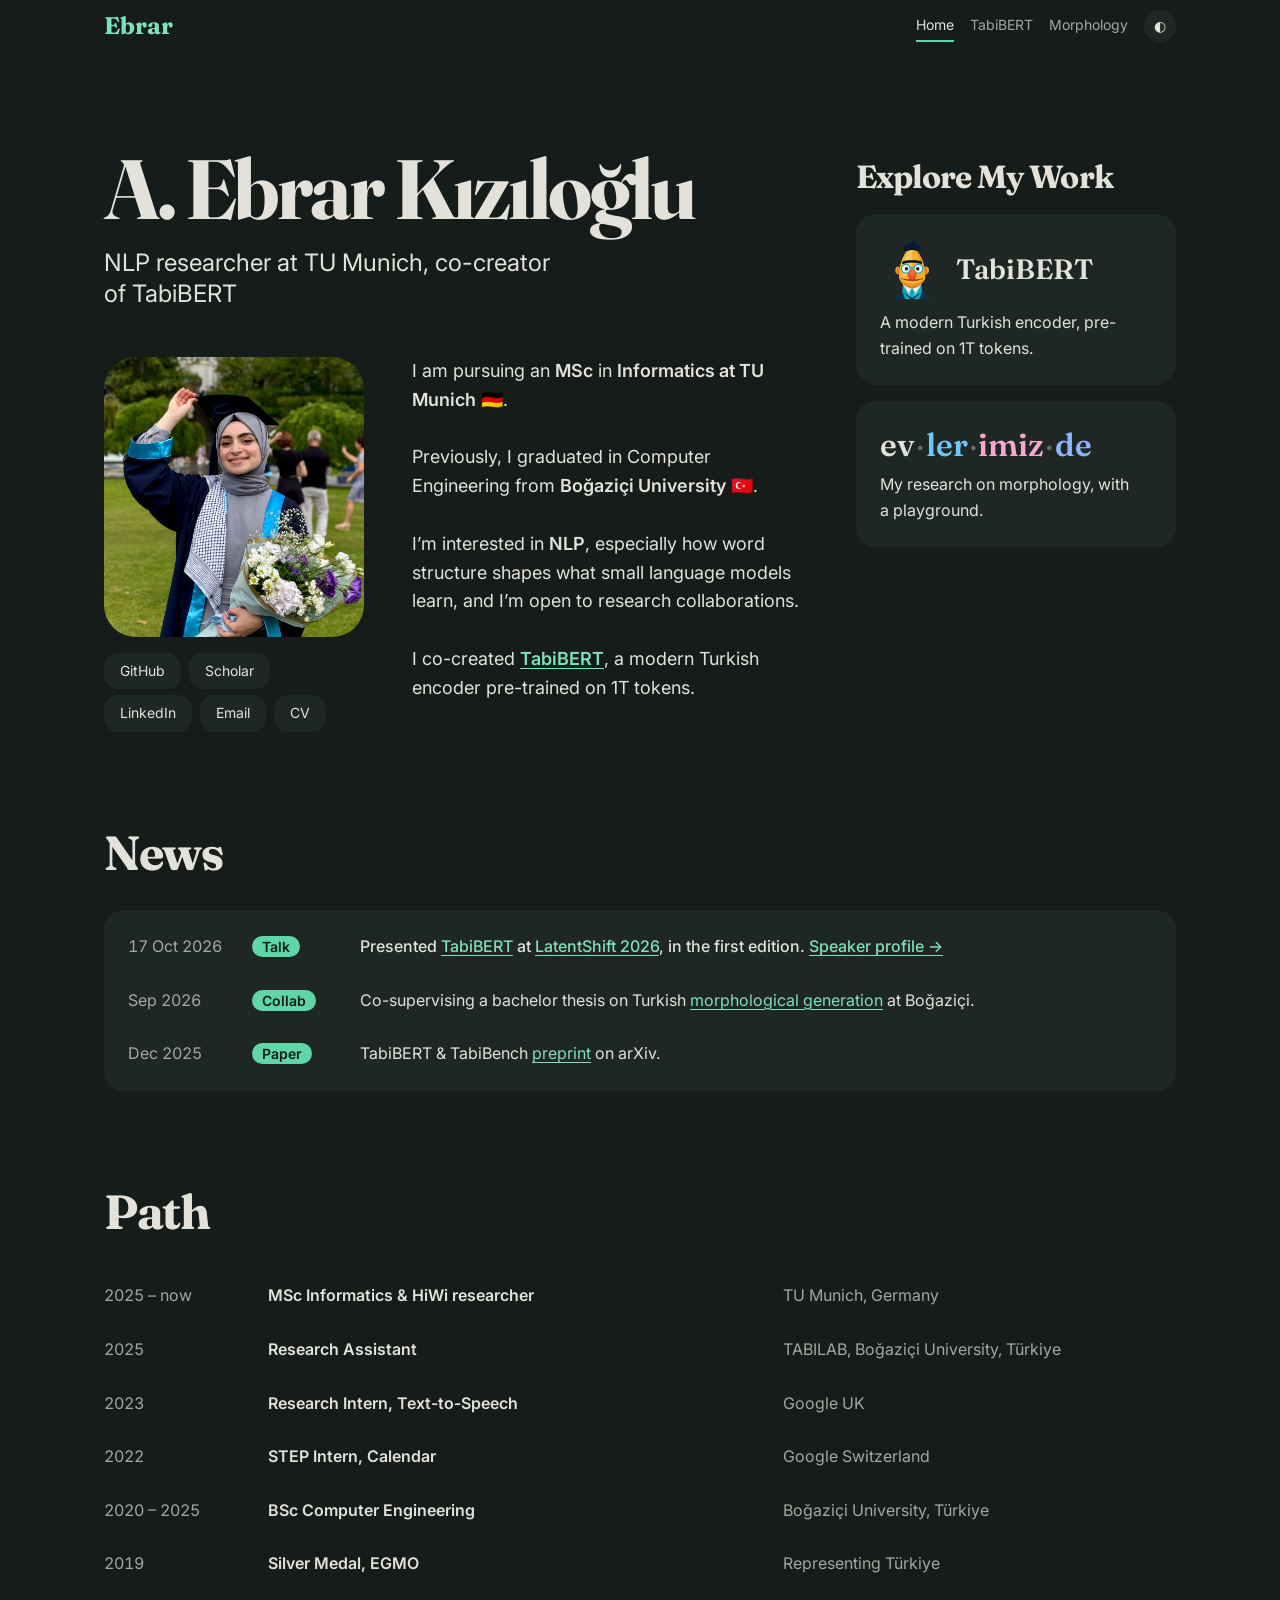
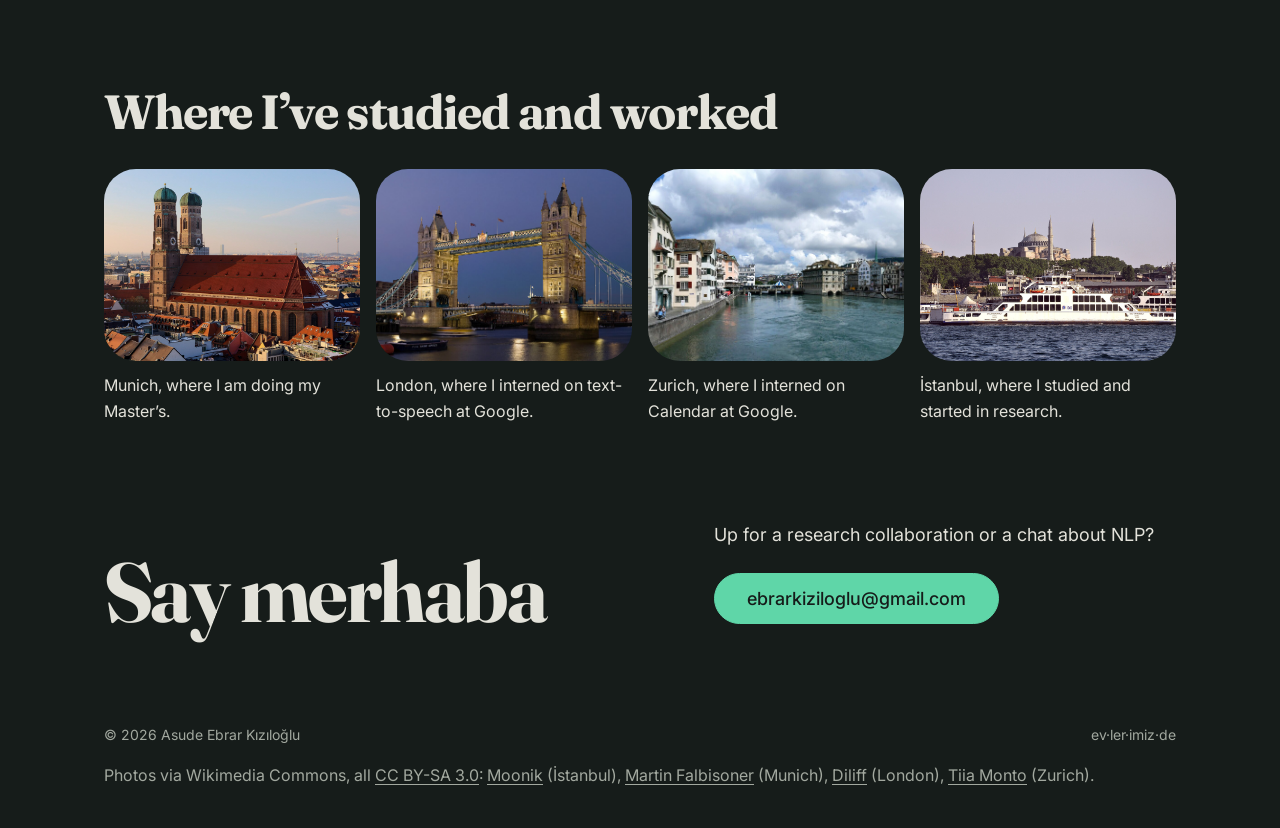
==== commit 7dddbbf0: "Palette A3: green-black ground, bone ink, mint accent (dark default, derived light theme) Co-Authore" ====
--- a/index.html
+++ b/index.html
@@ -8,8 +8,8 @@
 <meta property="og:title" content="A. Ebrar Kızıloğlu">
 <meta property="og:description" content="NLP researcher · TUM · co-creator of TabiBERT">
 <meta property="og:image" content="assets/ebrar.jpg">
-<meta name="theme-color" content="#ad8df0">
-<link rel="icon" href="data:image/svg+xml,%3Csvg xmlns='http://www.w3.org/2000/svg' viewBox='0 0 100 100'%3E%3Crect width='100' height='100' rx='22' fill='%23ad8df0'/%3E%3Ctext x='50' y='70' font-size='62' text-anchor='middle' fill='%23241a3d' font-family='Georgia,serif'%3Ee%3C/text%3E%3C/svg%3E">
+<meta name="theme-color" content="#161c1a">
+<link rel="icon" href="data:image/svg+xml,%3Csvg xmlns='http://www.w3.org/2000/svg' viewBox='0 0 100 100'%3E%3Crect width='100' height='100' rx='22' fill='%235fd6a8'/%3E%3Ctext x='50' y='70' font-size='62' text-anchor='middle' fill='%23161c1a' font-family='Georgia,serif'%3Ee%3C/text%3E%3C/svg%3E">
 <link rel="preconnect" href="https://fonts.googleapis.com">
 <link rel="preconnect" href="https://fonts.gstatic.com" crossorigin>
 <link href="https://fonts.googleapis.com/css2?family=Fraunces:opsz,wght@9..144,400;9..144,600;9..144,700&family=Inter:wght@400;500;600&display=swap" rel="stylesheet">
--- a/style.css
+++ b/style.css
@@ -1,39 +1,32 @@
 :root {
-  --bg: #f7f3ff;
-  --bg-2: #ece4fd;
-  --card: #fdfbff;
-  --ink: #241a3d;
-  --muted: #6b6188;
-  --line: #ddd0f6;
-  --accent: #ad8df0;          /* fills */
-  --accent-ink: #241a3d;      /* text on fills */
-  --accent-strong: #6a3fd0;   /* links, text accents */
-  --root: #241a3d;
-  --deriv: #b45309;
-  --plural: #0f766e;
-  --poss: #be185d;
-  --case: #6a3fd0;
-  --ok: #15803d;
-  --bad: #b91c1c;
+  /* dark ground, bone ink, one mint accent */
+  --bg: #161c1a;
+  --bg-2: #1f2725;
+  --card: #1f2725;
+  --ink: #e3e2da;
+  --muted: #a2a89f;
+  --line: #2b3532;
+  --accent: #5fd6a8;          /* fills */
+  --accent-ink: #161c1a;      /* text on fills */
+  --accent-strong: #7fe0b9;   /* links, text accents */
+  --root: #e3e2da;
+  --deriv: #f3b95f;
+  --plural: #6ec6ff;
+  --poss: #f9a8d4;
+  --case: #8fb4ff;
+  --ok: #4ade80;
+  --bad: #f87171;
   --shadow: none;
   --serif: "Fraunces", Georgia, "Times New Roman", serif;
   --sans: "Inter", system-ui, -apple-system, "Segoe UI", sans-serif;
   --mono: "Inter", system-ui, sans-serif;   /* labels use the text face; real code uses --code */
   --code: ui-monospace, "SF Mono", Menlo, Consolas, monospace; /* taste-skill-ignore: real code blocks */
 }
-@media (prefers-color-scheme: dark) {
-  :root:not([data-theme="light"]) {
-    --bg: #130d22; --bg-2: #1c1432; --card: #1a1230; --ink: #f1ecfa; --muted: #a79dc2;
-    --line: #2d2247; --accent-strong: #c4b0f7;
-    --root: #f1ecfa; --deriv: #f3b95f; --plural: #5eead4; --poss: #f9a8d4; --case: #c4b0f7;
-    --ok: #4ade80; --bad: #f87171; --shadow: 0 1px 2px rgba(0,0,0,.3), 0 8px 24px rgba(0,0,0,.25);
-  }
-}
-:root[data-theme="dark"] {
-  --bg: #130d22; --bg-2: #1c1432; --card: #1a1230; --ink: #f1ecfa; --muted: #a79dc2;
-  --line: #2d2247; --accent-strong: #c4b0f7;
-  --root: #f1ecfa; --deriv: #f3b95f; --plural: #5eead4; --poss: #f9a8d4; --case: #c4b0f7;
-  --ok: #4ade80; --bad: #f87171; --shadow: 0 1px 2px rgba(0,0,0,.3), 0 8px 24px rgba(0,0,0,.25);
+:root[data-theme="light"] {
+  --bg: #eef2ef; --bg-2: #dde7e1; --card: #f6f9f7; --ink: #161c1a; --muted: #566159;
+  --line: #c7d4cc; --accent-strong: #14684c;
+  --root: #161c1a; --deriv: #b45309; --plural: #0f766e; --poss: #be185d; --case: #2f5fd0;
+  --ok: #15803d; --bad: #b91c1c;
 }
 
 * { box-sizing: border-box; }
@@ -47,9 +40,8 @@
 .mono { font-family: var(--mono); font-variant-numeric: tabular-nums; } /* taste-skill-ignore */
 h1, h2, h3 { text-wrap: balance; }
 p { text-wrap: pretty; }
-:root { color-scheme: light dark; }
+:root { color-scheme: dark; }
 :root[data-theme="light"] { color-scheme: light; }
-:root[data-theme="dark"] { color-scheme: dark; }
 .skip { position: absolute; left: 16px; top: -48px; background: var(--accent); color: var(--accent-ink); padding: 8px 14px; border-radius: 10px; z-index: 20; text-decoration: none; font-weight: 500; }
 .skip:focus { top: 12px; }
 button, a, .chip { touch-action: manipulation; -webkit-tap-highlight-color: transparent; }
@@ -325,7 +317,7 @@
 
 /* findings placeholder */
 .card .soon { margin-top: 20px; color: var(--ink); font-weight: 500; }
-.card .links a { background: #3b2a6b; color: #fff; }
+.card .links a { background: #1f4d3d; color: #e3e2da; }
 .card .links a:hover { background: var(--accent); color: var(--accent-ink); }
 .card .links.inline { margin-top: 24px; }
 @media (max-width: 640px) { h3 { font-size: 20px; } }
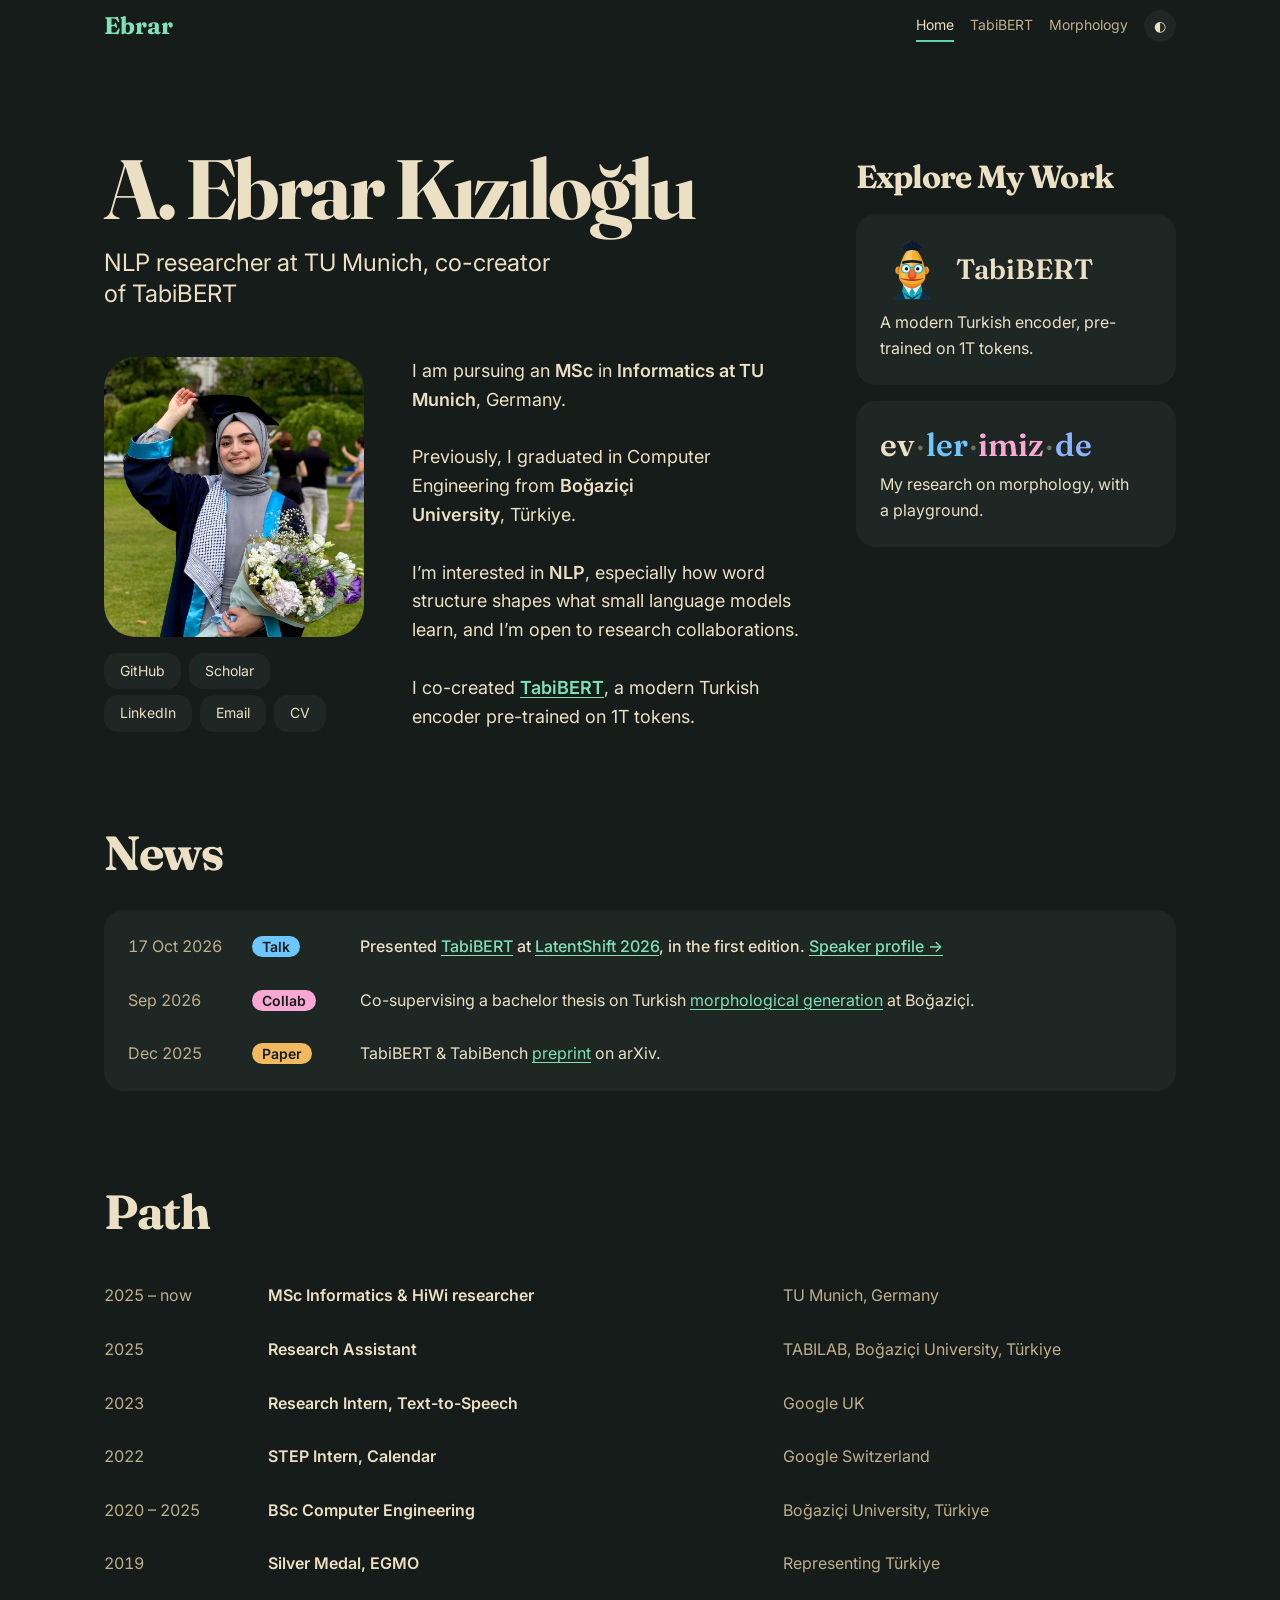
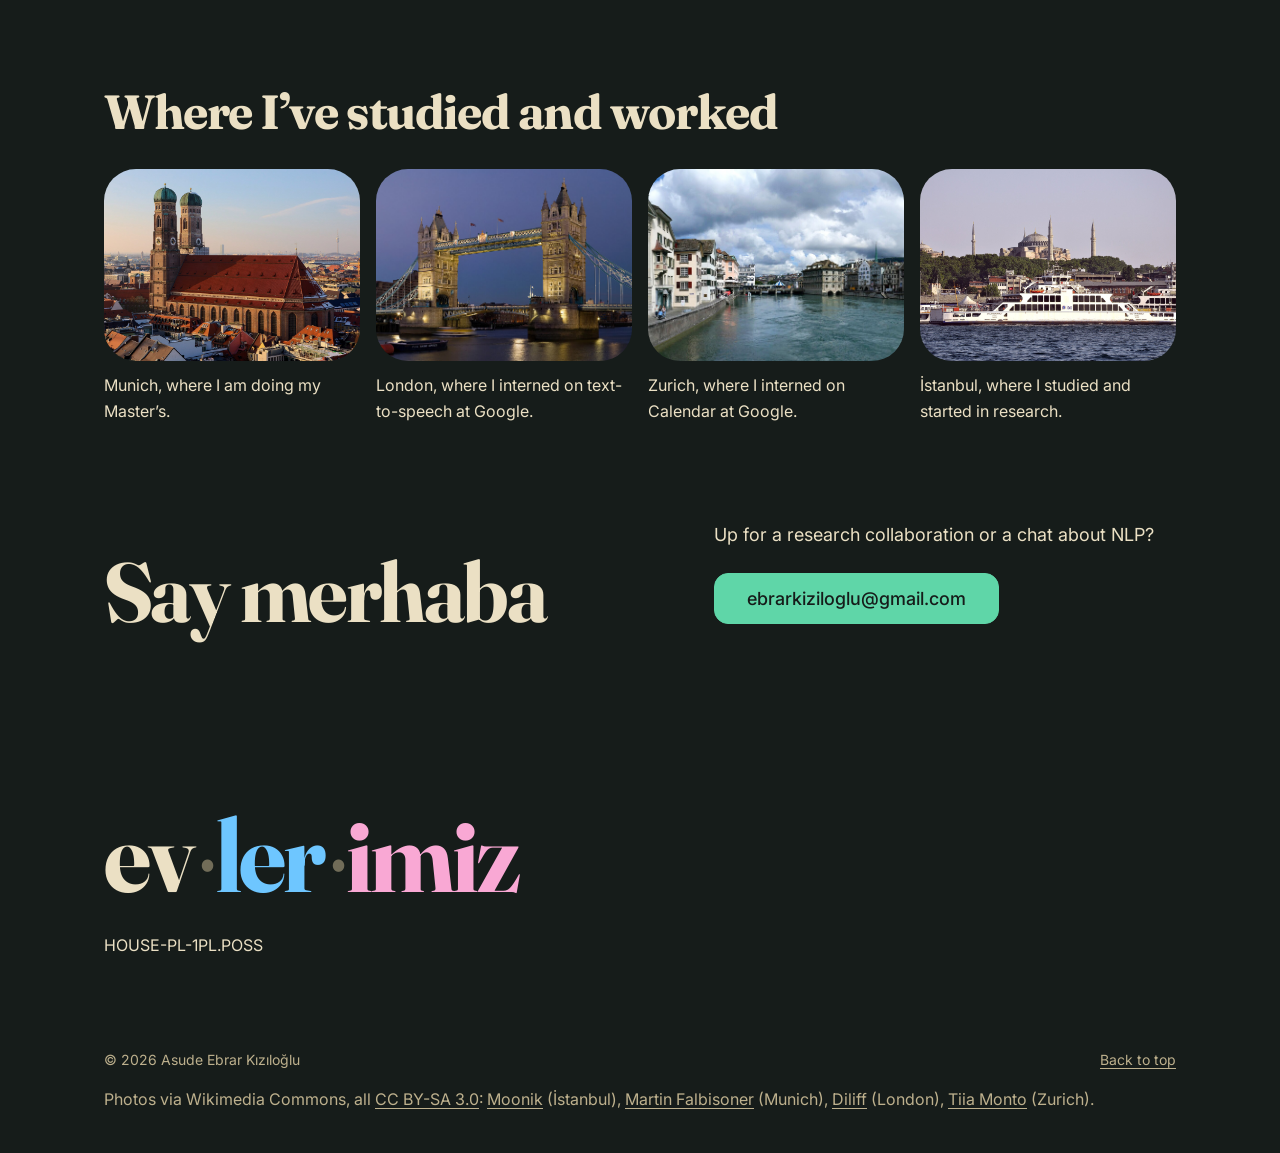
==== commit b4d8e5a1: "Warm beige text, footer word, badge colours and accessibility fixes Palette - Warm the non-green col" ====
--- a/index.html
+++ b/index.html
@@ -12,7 +12,7 @@
 <link rel="icon" href="data:image/svg+xml,%3Csvg xmlns='http://www.w3.org/2000/svg' viewBox='0 0 100 100'%3E%3Crect width='100' height='100' rx='22' fill='%235fd6a8'/%3E%3Ctext x='50' y='70' font-size='62' text-anchor='middle' fill='%23161c1a' font-family='Georgia,serif'%3Ee%3C/text%3E%3C/svg%3E">
 <link rel="preconnect" href="https://fonts.googleapis.com">
 <link rel="preconnect" href="https://fonts.gstatic.com" crossorigin>
-<link href="https://fonts.googleapis.com/css2?family=Fraunces:opsz,wght@9..144,400;9..144,600;9..144,700&family=Inter:wght@400;500;600&display=swap" rel="stylesheet">
+<link href="https://fonts.googleapis.com/css2?family=Fraunces:opsz,wght@9..144,400;9..144,600;9..144,700&family=Inter:wght@400;500;600;700&display=swap" rel="stylesheet">
 <link rel="stylesheet" href="style.css">
 </head>
 <body>
@@ -45,8 +45,8 @@
         <li><a href="cv.pdf">CV</a></li>
       </ul>
     </div>
-    <p class="intro">I am pursuing an <strong>MSc</strong> in <strong>Informatics at TU Munich</strong> 🇩🇪.<br><br>
-      Previously, I graduated in Computer Engineering from <strong>Boğaziçi University</strong> 🇹🇷.<br><br>
+    <p class="intro">I am pursuing an <strong>MSc</strong> in <strong>Informatics at TU Munich</strong>, Germany.<br><br>
+      Previously, I graduated in Computer Engineering from <strong>Boğaziçi University</strong>, Türkiye.<br><br>
       I’m interested in <strong>NLP</strong>, especially how word structure shapes what small language models learn, and I’m open to research collaborations.<br><br>
       I co-created <a href="tabibert.html"><strong>TabiBERT</strong></a>, a modern Turkish encoder pre-trained on 1T tokens.</p>
   </div>
@@ -72,17 +72,17 @@
     <ul class="news-list">
       <li class="hot">
         <span class="news-date">17 Oct 2026</span>
-        <span class="badge">Talk</span>
+        <span class="badge b-talk">Talk</span>
         <span class="news-text">Presented <a href="tabibert.html">TabiBERT</a> at <a href="https://latentshift.ai/2026/">LatentShift 2026</a>, in the first edition. <a href="https://latentshift.ai/blog/lsai-2026-speaker-ebrar-kiziloglu/">Speaker profile →</a></span>
       </li>
       <li>
         <span class="news-date">Sep 2026</span>
-        <span class="badge">Collab</span>
+        <span class="badge b-collab">Collab</span>
         <span class="news-text">Co-supervising a bachelor thesis on Turkish <a href="morphology.html#thesis">morphological generation</a> at Boğaziçi.</span>
       </li>
       <li>
         <span class="news-date">Dec 2025</span>
-        <span class="badge">Paper</span>
+        <span class="badge b-paper">Paper</span>
         <span class="news-text">TabiBERT &amp; TabiBench <a href="https://arxiv.org/abs/2512.23065">preprint</a> on arXiv.</span>
       </li>
     </ul>
@@ -134,8 +134,13 @@
 </main>
 
 <footer class="wrap foot">
+  <div class="foot-word">
+    <div class="stage-word" id="heroWord" role="img" aria-label="evlerimizde, a Turkish word built from the root ev plus three suffixes"></div>
+    <div class="stage-gloss" id="heroGloss"></div>
+    <div class="stage-trans" id="heroTrans"></div>
+  </div>
   <span>© <span id="yr"></span> Asude Ebrar Kızıloğlu</span>
-  <span class="mono">ev·ler·imiz·de</span>
+  <a href="#main">Back to top</a>
   <p class="credits">Photos via Wikimedia Commons, all <a href="https://creativecommons.org/licenses/by-sa/3.0">CC BY-SA 3.0</a>: <a href="https://commons.wikimedia.org/wiki/File:Sultanahmet_ferry_on_the_Bosphorus_in_Istanbul,_Turkey_001.jpg">Moonik</a> (İstanbul), <a href="https://commons.wikimedia.org/wiki/File:Frauenkirche_Munich_March_2013.JPG">Martin Falbisoner</a> (Munich), <a href="https://commons.wikimedia.org/wiki/File:Tower_Bridge_London_Dusk_Feb_2006.jpg">Diliff</a> (London), <a href="https://commons.wikimedia.org/wiki/File:Limmat_and_Old_town.jpg">Tiia Monto</a> (Zurich).</p>
 </footer>
 
--- a/style.css
+++ b/style.css
@@ -3,13 +3,13 @@
   --bg: #161c1a;
   --bg-2: #1f2725;
   --card: #1f2725;
-  --ink: #e3e2da;
-  --muted: #a2a89f;
+  --ink: #ebe0c4;
+  --muted: #bdb08d;
   --line: #2b3532;
   --accent: #5fd6a8;          /* fills */
   --accent-ink: #161c1a;      /* text on fills */
   --accent-strong: #7fe0b9;   /* links, text accents */
-  --root: #e3e2da;
+  --root: #ebe0c4;
   --deriv: #f3b95f;
   --plural: #6ec6ff;
   --poss: #f9a8d4;
@@ -23,9 +23,9 @@
   --code: ui-monospace, "SF Mono", Menlo, Consolas, monospace; /* taste-skill-ignore: real code blocks */
 }
 :root[data-theme="light"] {
-  --bg: #eef2ef; --bg-2: #dde7e1; --card: #f6f9f7; --ink: #161c1a; --muted: #566159;
-  --line: #c7d4cc; --accent-strong: #14684c;
-  --root: #161c1a; --deriv: #b45309; --plural: #0f766e; --poss: #be185d; --case: #2f5fd0;
+  --bg: #f1ebd9; --bg-2: #e4dcc4; --card: #f8f3e5; --ink: #1c211e; --muted: #5a5643;
+  --line: #d3c9ae; --accent-strong: #14684c;
+  --root: #1c211e; --deriv: #b45309; --plural: #0f766e; --poss: #be185d; --case: #2f5fd0;
   --ok: #15803d; --bad: #b91c1c;
 }
 
@@ -235,7 +235,7 @@
 @media (max-width: 640px) { .contact { display: block; } .contact h2 { margin-bottom: 20px; } }
 .contact p { color: var(--ink); font-size: 18px; margin: 0 0 24px; }
 .big-btn { font-size: 18px; padding: 14px 32px; transition: transform .15s ease-out; background: var(--accent); color: var(--accent-ink); border-color: var(--accent); text-decoration: none; display: inline-block; font-weight: 500; }
-.foot { display: flex; flex-wrap: wrap; gap: 8px 24px; justify-content: space-between; padding-top: 40px; padding-bottom: 40px; font-size: 14px; color: var(--muted); }
+.foot { display: flex; flex-wrap: wrap; gap: 8px 24px; justify-content: space-between; padding-top: 120px; padding-bottom: 40px; font-size: 14px; color: var(--muted); }
 
 :focus-visible { outline: 3px solid var(--accent-strong); outline-offset: 2px; }
 @media (prefers-reduced-motion: reduce) {
@@ -288,7 +288,7 @@
   .places img { border-radius: 22px; }
   .big-btn { display: block; text-align: center; font-size: 16px; padding: 16px 20px; overflow-wrap: anywhere; }
   .contact { padding-bottom: 32px; }
-  .foot { padding-top: 24px; padding-bottom: calc(24px + env(safe-area-inset-bottom)); }
+  .foot { padding-top: 96px; padding-bottom: calc(24px + env(safe-area-inset-bottom)); }
   .chip, .btn { min-height: 40px; }
 }
 @media (prefers-reduced-motion: reduce) {
@@ -367,3 +367,18 @@
   .model-head img { max-width: 160px; border-radius: 28px; }
 }
 @media (max-width: 640px) { pre { white-space: pre-wrap; overflow-wrap: anywhere; font-size: 13px; } }
+
+/* news badges borrow the morpheme colours from the playground */
+.badge.b-talk { background: var(--plural); color: var(--bg); }
+.badge.b-collab { background: var(--poss); color: var(--bg); }
+.badge.b-paper { background: var(--deriv); color: var(--bg); }
+
+/* home footer: the word builds itself, the page's one live moment */
+.foot-word { flex-basis: 100%; margin-bottom: 48px; }
+.foot-word .stage-word { font-size: clamp(40px, 8vw, 104px); line-height: 1; font-weight: 700; letter-spacing: -.03em; text-align: left; min-height: 1.1em; }
+.foot-word .stage-gloss { font-size: 16px; margin-top: 16px; }
+.foot-word .stage-trans { font-size: 20px; text-align: left; }
+.foot-word .stage-gloss { text-align: left; }
+
+@media (max-width: 640px) { .foot-word .stage-trans { font-size: 18px; } }
+.big-btn { border-radius: 14px; }
